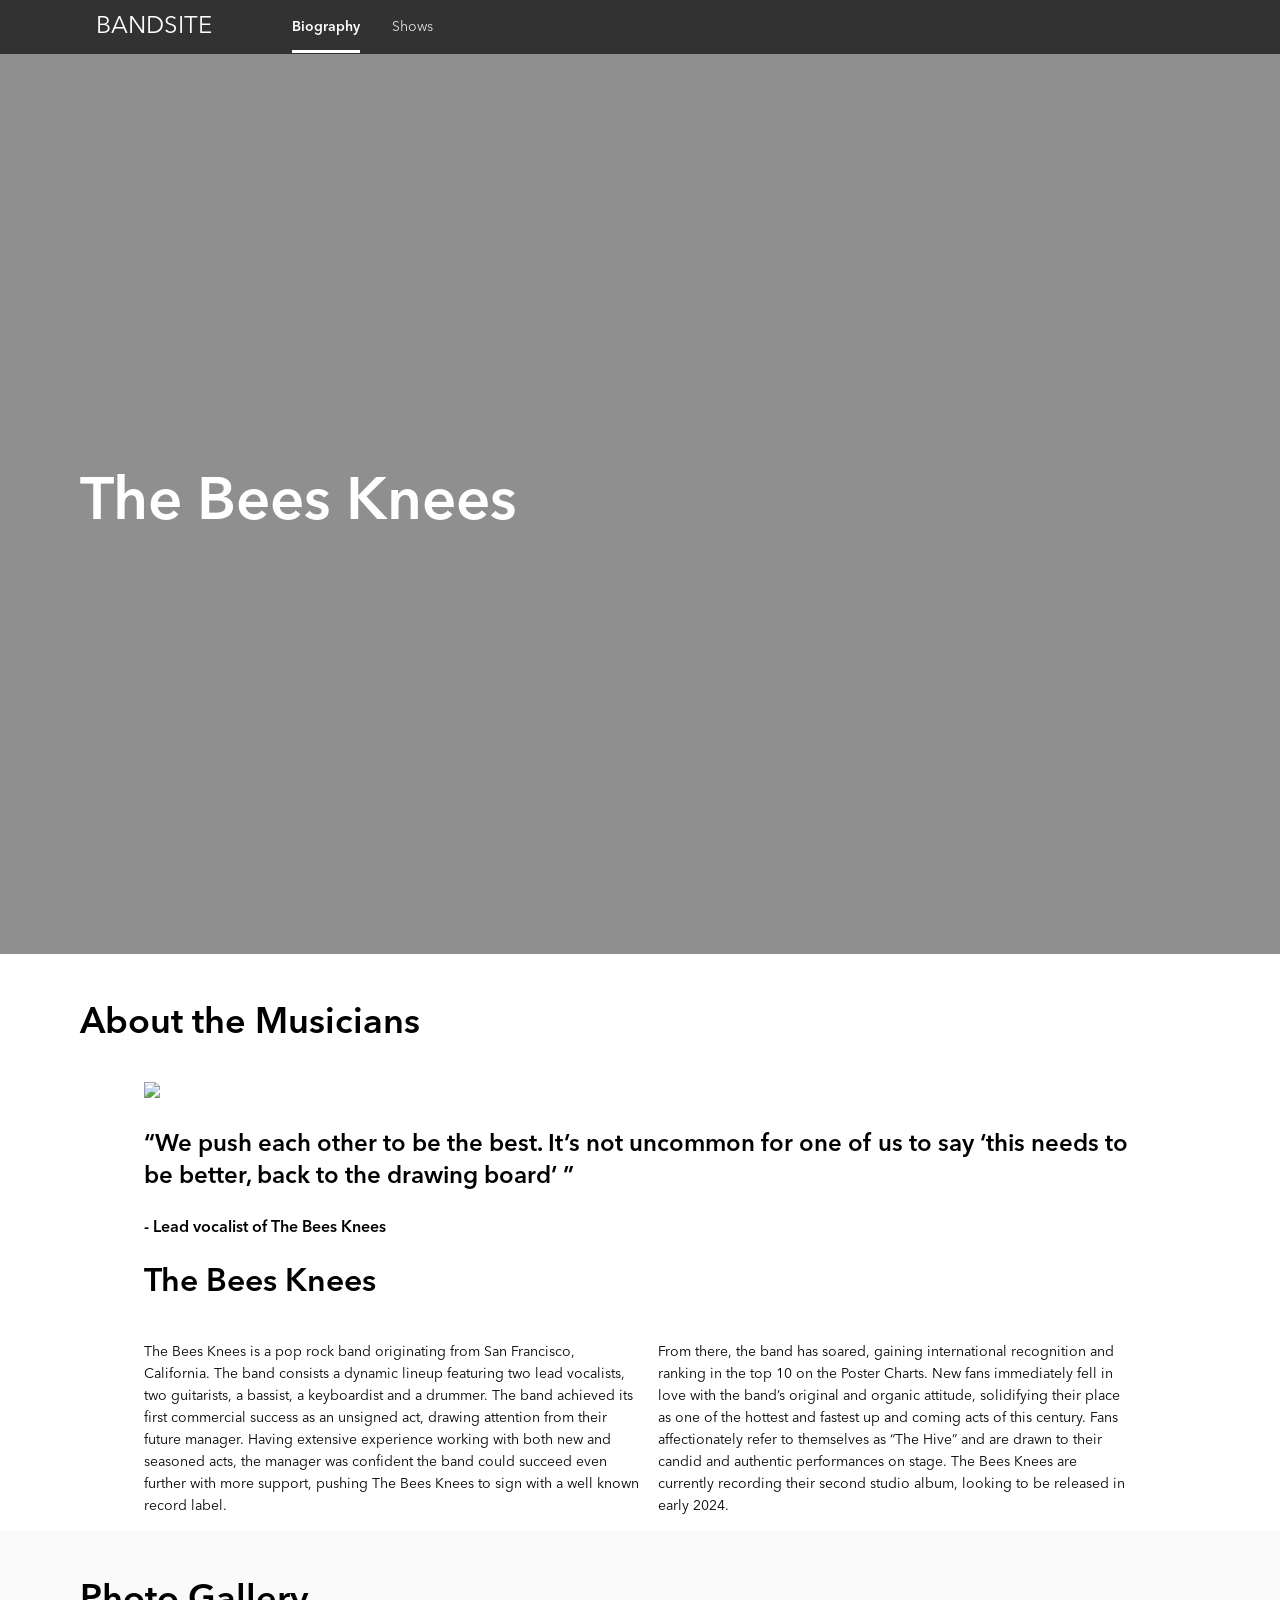
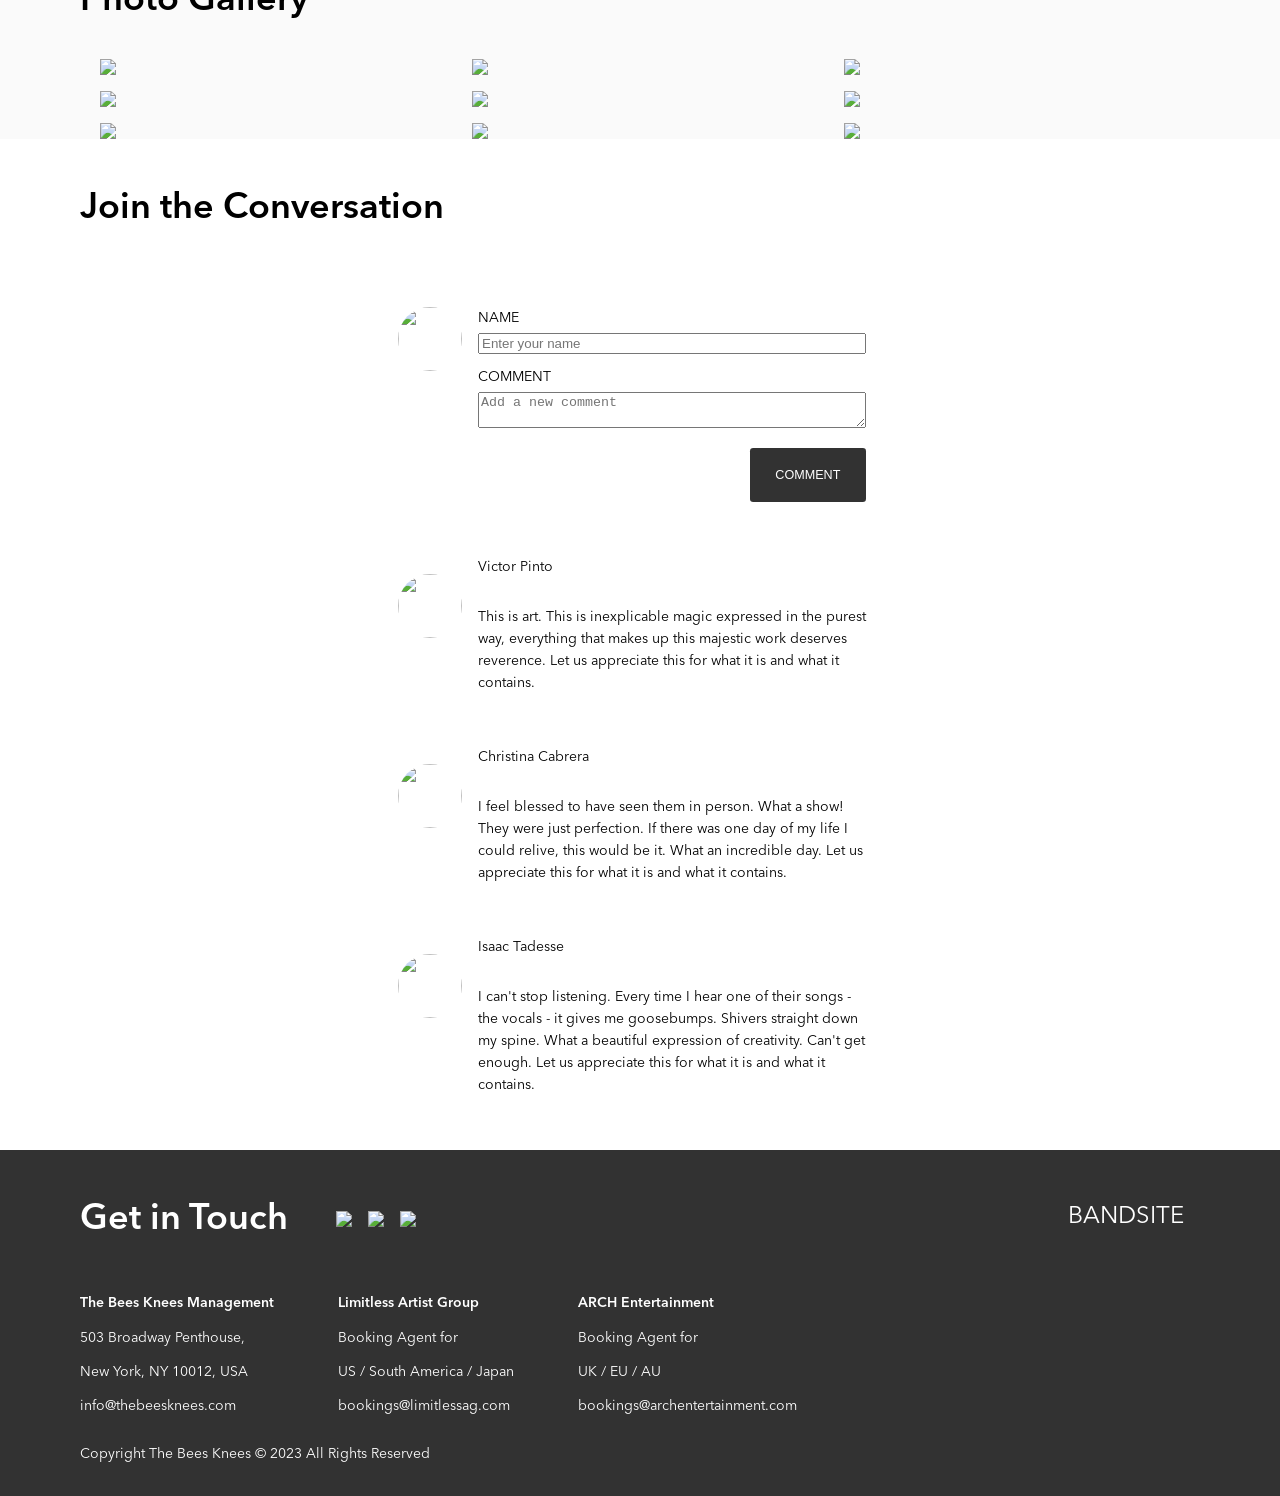
==== index.html @ acd8ae47 "add comment list and shows page" ====
<!DOCTYPE html>
<html lang="en">

<head>
    <meta charset="UTF-8">
    <meta name="viewport" content="width=device-width, initial-scale=1.0">
    <title>Document</title>
    <link rel="stylesheet" href="/styles/bio.css">
</head>

<body class="home">
    <nav class="navbar container">
        <a href="./index.html" class="navbar__title">BANDSITE</a>
        <ul class="navbar__panel">
            <li><a href="./index.html" class="navbar__link navbar__link--active">Biography</a></li>
            <li><a href="./pages/shows.html" class="navbar__link">Shows</a></li>
        </ul>
    </nav>

    <section class="hero container">
        <h1 class="hero__header"> The Bees Knees </h1>
        <!-- <img src="./assets/images/hero-bio.jpg" class="hero__image"> -->

    </section>

    <main class="about container">
        <h2>About the Musicians</h2>
        <div class="about__wrapper">
            <img src="./assets/images/band.jpg" class="about__image">
            <p class="about__quote">“We push each other to be the best. It’s not uncommon for one of us to say ‘this
                needs to be better, back
                to the drawing board’ ”</p>
            <p class="about__quoteRef">- Lead vocalist of The Bees Knees</p>
            <h3>The Bees Knees</h3>
            <div class="about__content">
                <p>The Bees Knees is a pop rock band originating from San Francisco, California. The band consists a
                    dynamic
                    lineup featuring two lead vocalists, two guitarists, a bassist, a keyboardist and a drummer. The
                    band
                    achieved its first commercial success as an unsigned act, drawing attention from their future
                    manager.
                    Having extensive experience working with both new and seasoned acts, the manager was confident the
                    band
                    could succeed even further with more support, pushing The Bees Knees to sign with a well known
                    record
                    label.</p>
                <p>
                    From there, the band has soared, gaining international recognition and ranking in the top 10 on the
                    Poster
                    Charts. New fans immediately fell in love with the band’s original and organic attitude, solidifying
                    their
                    place as one of the hottest and fastest up and coming acts of this century. Fans affectionately
                    refer to
                    themselves as “The Hive” and are drawn to their candid and authentic performances on stage. The Bees
                    Knees
                    are currently recording their second studio album, looking to be released in early 2024.</p>
            </div>
        </div>
    </main>

    <section class="photogallery container">
        <h2>Photo Gallery</h2>
        <div class="photogallery__panel">
            <img src="./assets/images/Photo-gallery-1.jpg" class="photogallery__image">
            <img src="./assets/images/Photo-gallery-2.jpg" class="photogallery__image">
            <img src="./assets/images/Photo-gallery-3.jpg" class="photogallery__image">
            <img src="./assets/images/Photo-gallery-4.jpg" class="photogallery__image">
            <img src="./assets/images/Photo-gallery-5.jpg" class="photogallery__image">
            <img src="./assets/images/Photo-gallery-6.jpg" class="photogallery__image">
            <img src="./assets/images/Photo-gallery-7.jpg" class="photogallery__image">
            <img src="./assets/images/Photo-gallery-8.jpg" class="photogallery__image">
            <img src="./assets/images/Photo-gallery-9.jpg" class="photogallery__image">
        </div>
    </section>

    <section class="commentFlow container">
        <h2>Join the Conversation</h2>

        <div class="commentFlow__addCommentWrapper">
            <img src="./assets/images/Mohan-muruge.jpg" class="commentFlow__Img">
            <form class="commentFlow__addComment">
                <label for="commentName" class="commentFlow__label">NAME</label>
                <input type="text" name="commentName" id="commentName" placeholder="Enter your name" />

                <label for="commentContent" class="commentFlow__label">COMMENT</label>
                <textarea type="text" name="commentContent" id="commentContent"
                    placeholder="Add a new comment"></textarea>

                <button class="commentFlow__commentSubmitButton">COMMENT</button>

            </form>
        </div>

        <ul class="commentFlow__commentList">

            <div class="commentFlow__commentCardWrapper">
                <img src="./assets/images/Mohan-muruge.jpg" class="commentFlow__Img commentFlow__Img--anonym">
                <li class="commentFlow__commentCard">
                    <p>Victor Pinto</p>
                    <p>This is art. This is inexplicable magic expressed in the purest way, everything that makes up
                        this
                        majestic work deserves reverence. Let us appreciate this for what it is and what it contains.
                    </p>
                
                </li>
            </div>
    
            <div class="commentFlow__commentCardWrapper">
                <img src="./assets/images/Mohan-muruge.jpg" class="commentFlow__Img commentFlow__Img--anonym">
                <li class="commentFlow__commentCard">
                    <p>Christina Cabrera</p>
                    <p>I feel blessed to have seen them in person. What a show! They were just perfection. 
                     If there was one day of my life I could relive, this would be it. What an incredible day.
                     Let us appreciate this for what it is and what it contains.
                    </p>
                </li>

            </div>

            <div class="commentFlow__commentCardWrapper">
                <img src="./assets/images/Mohan-muruge.jpg" class="commentFlow__Img commentFlow__Img--anonym">
                <li class="commentFlow__commentCard">
                    <p>Isaac Tadesse</p>
                    <p>
                        I can't stop listening. Every time I hear one of their songs - the vocals - it gives me goosebumps. Shivers straight down my spine. 
                        What a beautiful expression of creativity. 
                        Can't get enough. Let us appreciate this for what it is and what it contains.

                    </p>

                </li>
            </div>

        </ul>

    </section>

    <footer class="footer container">
        <div class="footer__wrapper">
            <h2>Get in Touch</h2>
            <div class="footer__socialMediaIcons">
                <a><img src="./assets/icons/SVG/Icon-instagram.svg"></a>
                <a><img src="./assets/icons/SVG/Icon-facebook.svg"></a>
                <a><img src="./assets/icons/SVG/Icon-twitter.svg"></a>
            </div>
        </div>
        <div class="footer__contact">
            <div>
                <h3 class="footer__subtitle">The Bees Knees Management</h3>
                <p class="footer__parag">503 Broadway Penthouse,</p>
                <p class="footer__parag">New York, NY 10012, USA</p>
                <p class="footer__parag">info@thebeesknees.com</p>
            </div>
            <div>
                <h3 class="footer__subtitle">Limitless Artist Group</h3>
                <p class="footer__parag">Booking Agent for</p>
                <p class="footer__parag">US / South America / Japan</p>
                <p class="footer__parag">bookings@limitlessag.com</p>
            </div>
            <div>
                <h3 class="footer__subtitle">ARCH Entertainment</h3>
                <p class="footer__parag">Booking Agent for</p>
                <p class="footer__parag">UK / EU / AU</p>
                <p class="footer__parag">bookings@archentertainment.com</p>
            </div>
        </div>

        <p class="footer__brandname"> BANDSITE </p>
        <p class="footer__copyright">Copyright The Bees Knees © 2023 All Rights Reserved</p>

    </footer>

</body>

</html>
---- styles/bio.css ----
@font-face {
  font-family: "AvenirRegular";
  font-weight: 400;
  src: url(../assets/fonts/AvenirNextLTPro-Regular.otf);
}
@font-face {
  font-family: "AvenirBold";
  font-weight: 700;
  src: url(../assets/fonts/AvenirNextLTPro-Bold.otf);
}
@font-face {
  font-family: "AvenirDemi";
  font-weight: 600;
  src: url(../assets/fonts/AvenirNextLTPro-Demi.otf);
}
html {
  box-sizing: border-box;
  margin: 0;
  font-family: "AvenirRegular";
}

*,
*:before,
*:after {
  box-sizing: inherit;
}

body {
  margin: 0;
  padding: 0;
  font-size: 0.8125rem;
  line-height: 1.125rem;
}
@media screen and (min-width: 767px) {
  body {
    font-size: 0.875rem;
    line-height: 1.375rem;
  }
}

a {
  text-decoration: none;
}

@media screen and (min-width: 767px) {
  footer {
    line-height: 1.25rem;
  }
}

h1 {
  font-family: "AvenirDemi";
  font-size: 1.5rem;
  line-height: 2rem;
}
@media screen and (min-width: 767px) {
  h1 {
    font-size: 3.75rem;
    line-height: 4.25rem;
  }
}

h2 {
  font-family: "AvenirDemi";
  font-size: 1.5rem;
  line-height: 2rem;
  margin: 0;
  padding: 1.5rem 0 1rem 0;
}
@media screen and (min-width: 767px) {
  h2 {
    font-size: 2.25rem;
    line-height: 2.75rem;
    padding: 3rem 0 2.25rem 0;
  }
}

h3 {
  font-family: "AvenirDemi";
  font-size: 0.875rem;
  line-height: 1.375rem;
}
@media screen and (min-width: 767px) {
  h3 {
    font-size: 2rem;
    line-height: 1.5rem;
  }
}

ul {
  list-style-type: none;
}

label,
input,
button {
  display: flex;
}

.container {
  padding: 0 1rem;
}
@media screen and (min-width: 767px) {
  .container {
    padding: 0 2.25rem;
  }
}
@media screen and (min-width: 1279px) {
  .container {
    padding: 0 5rem;
  }
}

.navbar {
  display: flex;
  flex-direction: column;
  align-items: center;
  background-color: #323232;
  width: 100%;
}
@media screen and (min-width: 767px) {
  .navbar {
    flex-direction: row;
  }
}
.navbar__title {
  color: #FFFFFF;
  font-size: 1.5rem;
  padding: 1rem;
}
@media screen and (min-width: 767px) {
  .navbar__title {
    padding: 1rem;
  }
}
.navbar__panel {
  display: flex;
  list-style: none;
  width: 100%;
  justify-content: space-evenly;
  padding: 0;
}
@media screen and (min-width: 767px) {
  .navbar__panel {
    display: flex;
    justify-content: flex-start;
    gap: 2rem;
    margin-left: 4rem;
  }
}
.navbar__link {
  color: #E1E1E1;
  text-decoration: none;
  padding: 1rem 0 1rem 0;
}
.navbar__link:hover {
  color: #FFFFFF;
  border-bottom: 3px solid #FFFFFF;
}
.navbar__link--active {
  color: #FFFFFF;
  font-family: "AvenirDemi";
  border-bottom: 3px solid #FFFFFF;
}

.footer {
  margin-top: 1rem;
  background-color: #323232;
  color: #FFFFFF;
  position: relative;
  width: 100%;
}
@media screen and (min-width: 767px) {
  .footer {
    margin-top: 2rem;
  }
}
.footer__subtitle {
  font-family: "AvenirDemi";
  font-size: 0.8125rem;
  line-height: 1.125rem;
}
@media screen and (min-width: 767px) {
  .footer__subtitle {
    font-size: 0.875rem;
    line-height: 1.375rem;
  }
}
@media screen and (min-width: 767px) {
  .footer__wrapper {
    display: flex;
    flex-direction: row;
    gap: 3rem;
    align-items: center;
    justify-content: flex-start;
  }
}
.footer__brandname {
  font-size: 1.5rem;
  line-height: 1.375rem;
}
@media screen and (min-width: 767px) {
  .footer__brandname {
    position: absolute;
    top: 2rem;
    right: 4rem;
  }
}
@media screen and (min-width: 1279px) {
  .footer__brandname {
    right: 6rem;
  }
}
.footer__copyright {
  margin-bottom: 0;
  padding-bottom: 2rem;
}
.footer__contact {
  display: flex;
  flex-direction: column;
}
@media screen and (min-width: 767px) {
  .footer__contact {
    flex-direction: row;
    gap: 4rem;
  }
}
.footer__socialMediaIcons {
  display: flex;
  gap: 1rem;
  padding-top: 1rem;
}

.hero {
  height: 100vh;
  display: flex;
  align-items: center;
  background-image: linear-gradient(rgba(32, 32, 32, 0.5), rgba(32, 32, 32, 0.5)), url(../assets/images/hero-bio.jpg);
  background-size: cover;
  background-position: center;
  background-repeat: no-repeat;
}
.hero__header {
  color: #FFFFFF;
  max-height: 60%;
}
.hero__image {
  display: flex;
  max-width: 100%;
}

@media screen and (min-width: 767px) {
  .about__wrapper {
    padding: 0 4rem;
  }
}
.about__quote {
  font-family: "AvenirDemi";
  font-size: 1.5rem;
  line-height: 2rem;
}
.about__quoteRef {
  font-family: "AvenirDemi";
  font-size: 1rem;
}
@media screen and (min-width: 767px) {
  .about__content {
    display: flex;
    gap: 1rem;
  }
}
.about__image {
  max-width: 100%;
}

.photogallery {
  background-color: #FAFAFA;
}
.photogallery__panel {
  display: flex;
  flex-wrap: wrap;
  justify-content: space-evenly;
  gap: 1rem;
}
.photogallery__image {
  width: 100%;
}
@media screen and (min-width: 767px) {
  .photogallery__image {
    width: 30%;
  }
}

.commentFlow__addCommentWrapper {
  display: flex;
  margin: 0 auto;
  justify-content: center;
}
@media screen and (min-width: 767px) {
  .commentFlow__addCommentWrapper {
    width: 75%;
  }
}
@media screen and (min-width: 1279px) {
  .commentFlow__addCommentWrapper {
    width: 75%;
  }
}
.commentFlow__Img {
  margin-top: 2.5rem;
  width: 4rem;
  height: 4rem;
  border-radius: 50%;
}
.commentFlow__addComment {
  display: flex;
  flex-direction: column;
  gap: 0.25rem;
  padding: 2rem 1rem;
}
@media screen and (min-width: 767px) {
  .commentFlow__addComment {
    width: 75%;
  }
}
@media screen and (min-width: 1279px) {
  .commentFlow__addComment {
    width: 50%;
  }
}
.commentFlow__commentSubmitButton {
  width: 30%;
  margin-top: 1rem;
  padding: 1rem 2rem;
  align-self: flex-end;
  justify-content: center;
  background-color: #323232;
  color: #FFFFFF;
  border-radius: 0.2rem;
  border: 0px;
  font-size: 90%;
  line-height: 1.375rem;
}
.commentFlow__commentSubmitButton :hover {
  background-color: #000000;
}
.commentFlow__label {
  padding-top: 0.5rem;
}
.commentFlow__commentList {
  margin: 0 auto;
  display: flex;
  flex-direction: column;
  gap: 0.5rem;
  padding-left: 0;
}
@media screen and (min-width: 767px) {
  .commentFlow__commentList {
    width: 75%;
  }
}
@media screen and (min-width: 1279px) {
  .commentFlow__commentList {
    width: 75%;
  }
}
.commentFlow__commentCard {
  display: flex;
  flex-direction: column;
  padding: 0.5rem 1rem;
}
@media screen and (min-width: 767px) {
  .commentFlow__commentCard {
    width: 75%;
  }
}
@media screen and (min-width: 1279px) {
  .commentFlow__commentCard {
    width: 50%;
  }
}
.commentFlow__commentCardWrapper {
  display: flex;
  justify-content: center;
}/*# sourceMappingURL=bio.css.map */
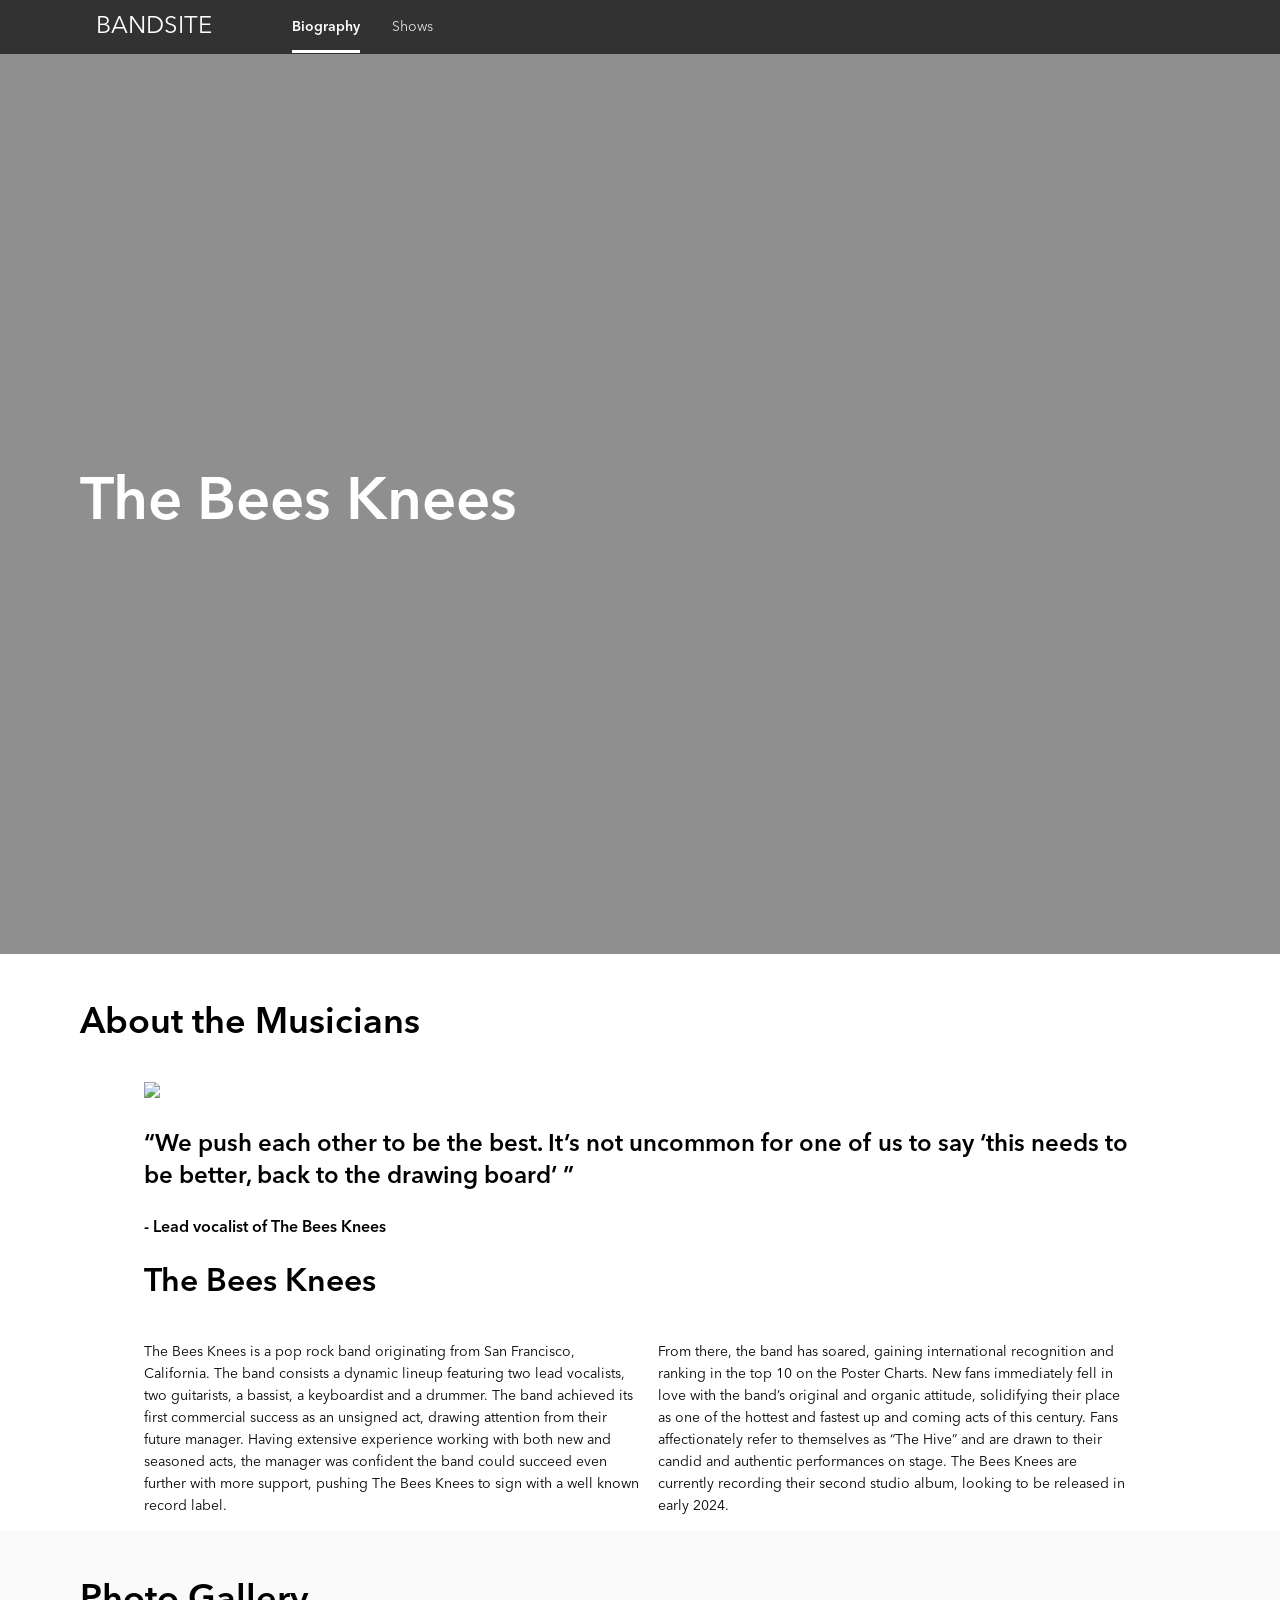
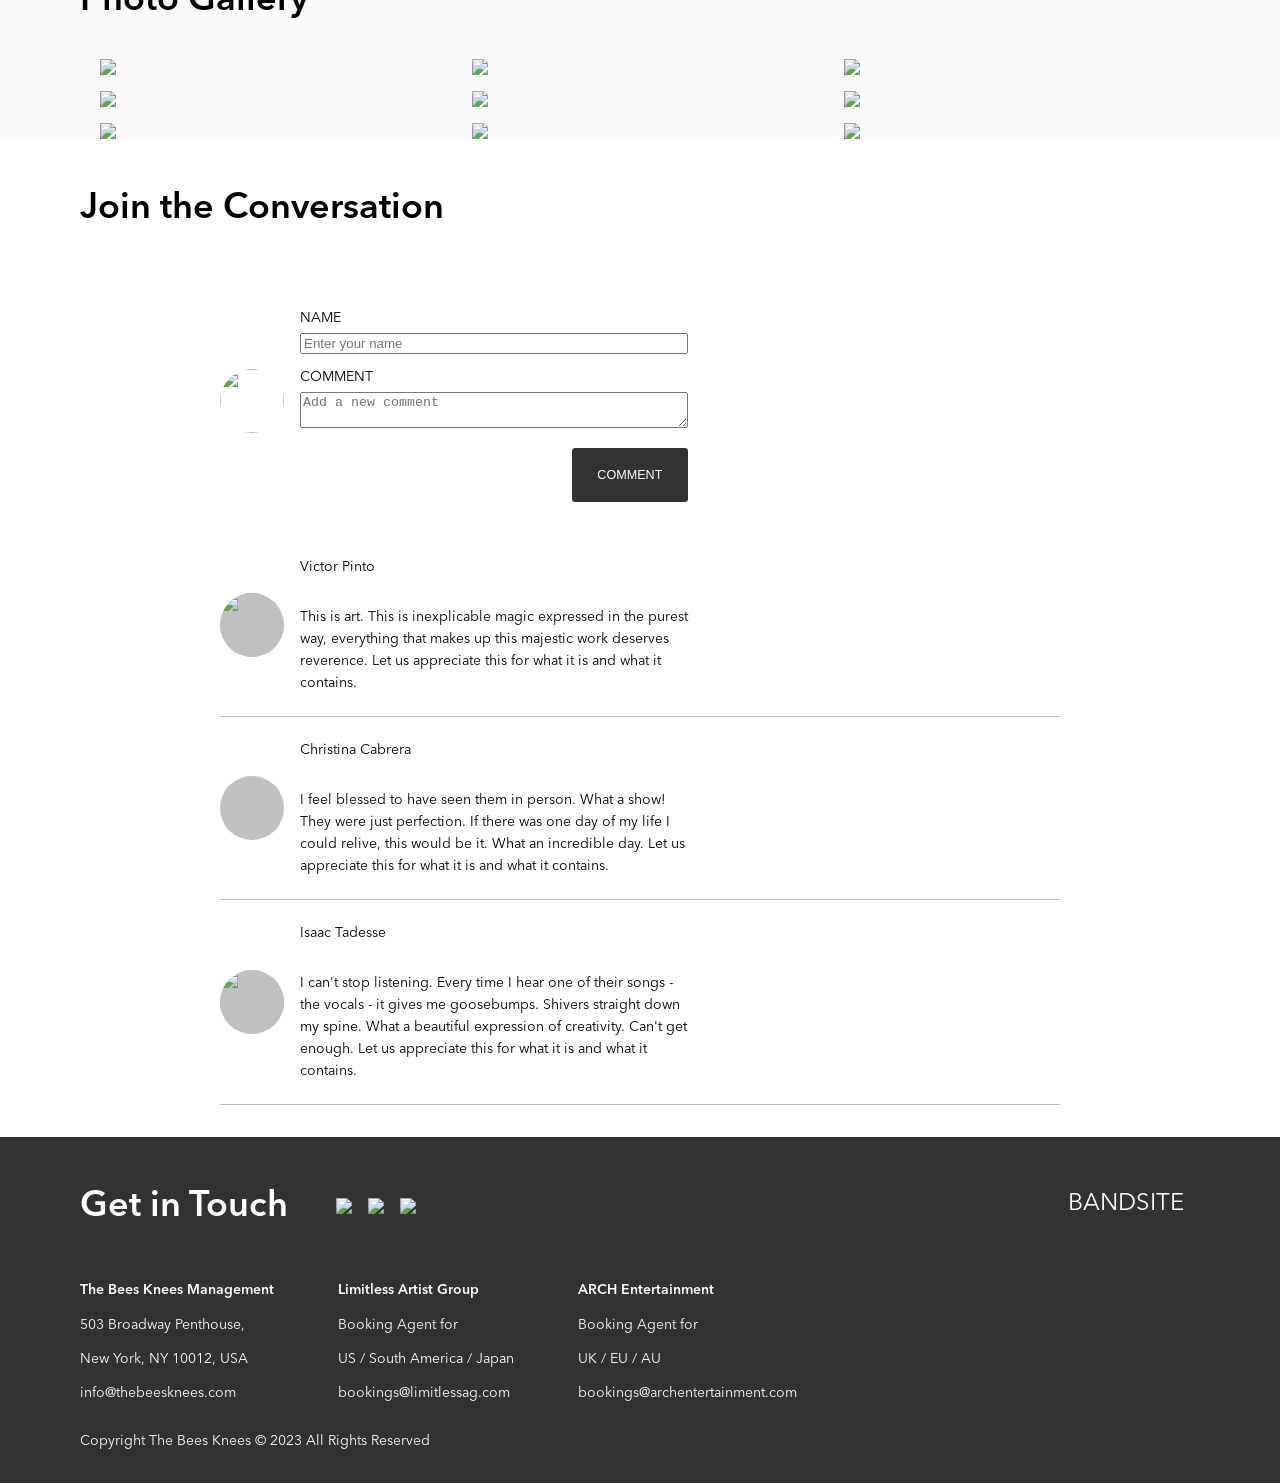
==== commit 923063f5: "update bio page adding comments" ====
--- a/index.html
+++ b/index.html
@@ -6,6 +6,8 @@
     <meta name="viewport" content="width=device-width, initial-scale=1.0">
     <title>Document</title>
     <link rel="stylesheet" href="/styles/bio.css">
+    <script src="./scripts/index-page.js" defer></script>
+
 </head>
 
 <body class="home">
@@ -91,25 +93,24 @@
             </form>
         </div>
 
-        <ul class="commentFlow__commentList">
+        <ul class="commentFlow__commentList" id="comments">
 
             <div class="commentFlow__commentCardWrapper">
                 <img src="./assets/images/Mohan-muruge.jpg" class="commentFlow__Img commentFlow__Img--anonym">
                 <li class="commentFlow__commentCard">
-                    <p>Victor Pinto</p>
-                    <p>This is art. This is inexplicable magic expressed in the purest way, everything that makes up
+                    <p class="commentFlow__commentedName">Victor Pinto</p>
+                    <p class="commentFlow__commentedContent">This is art. This is inexplicable magic expressed in the purest way, everything that makes up
                         this
                         majestic work deserves reverence. Let us appreciate this for what it is and what it contains.
                     </p>
-                
                 </li>
             </div>
     
             <div class="commentFlow__commentCardWrapper">
-                <img src="./assets/images/Mohan-muruge.jpg" class="commentFlow__Img commentFlow__Img--anonym">
+                <div class="commentFlow__Img commentFlow__Img--anonym"></div>
                 <li class="commentFlow__commentCard">
-                    <p>Christina Cabrera</p>
-                    <p>I feel blessed to have seen them in person. What a show! They were just perfection. 
+                    <p class="commentFlow__commentedName">Christina Cabrera</p>
+                    <p class="commentFlow__commentedContent">I feel blessed to have seen them in person. What a show! They were just perfection. 
                      If there was one day of my life I could relive, this would be it. What an incredible day.
                      Let us appreciate this for what it is and what it contains.
                     </p>
@@ -130,6 +131,8 @@
 
                 </li>
             </div>
+
+
 
         </ul>
 
--- a/styles/bio.css
+++ b/styles/bio.css
@@ -294,7 +294,6 @@
 .commentFlow__addCommentWrapper {
   display: flex;
   margin: 0 auto;
-  justify-content: center;
 }
 @media screen and (min-width: 767px) {
   .commentFlow__addCommentWrapper {
@@ -307,10 +306,13 @@
   }
 }
 .commentFlow__Img {
-  margin-top: 2.5rem;
+  align-self: center;
   width: 4rem;
   height: 4rem;
   border-radius: 50%;
+}
+.commentFlow__Img--anonym {
+  background-color: silver;
 }
 .commentFlow__addComment {
   display: flex;
@@ -341,7 +343,8 @@
   font-size: 90%;
   line-height: 1.375rem;
 }
-.commentFlow__commentSubmitButton :hover {
+.commentFlow__commentSubmitButton:hover {
+  cursor: pointer;
   background-color: #000000;
 }
 .commentFlow__label {
@@ -351,7 +354,6 @@
   margin: 0 auto;
   display: flex;
   flex-direction: column;
-  gap: 0.5rem;
   padding-left: 0;
 }
 @media screen and (min-width: 767px) {
@@ -381,5 +383,5 @@
 }
 .commentFlow__commentCardWrapper {
   display: flex;
-  justify-content: center;
+  border-bottom: 1px solid silver;
 }/*# sourceMappingURL=bio.css.map */
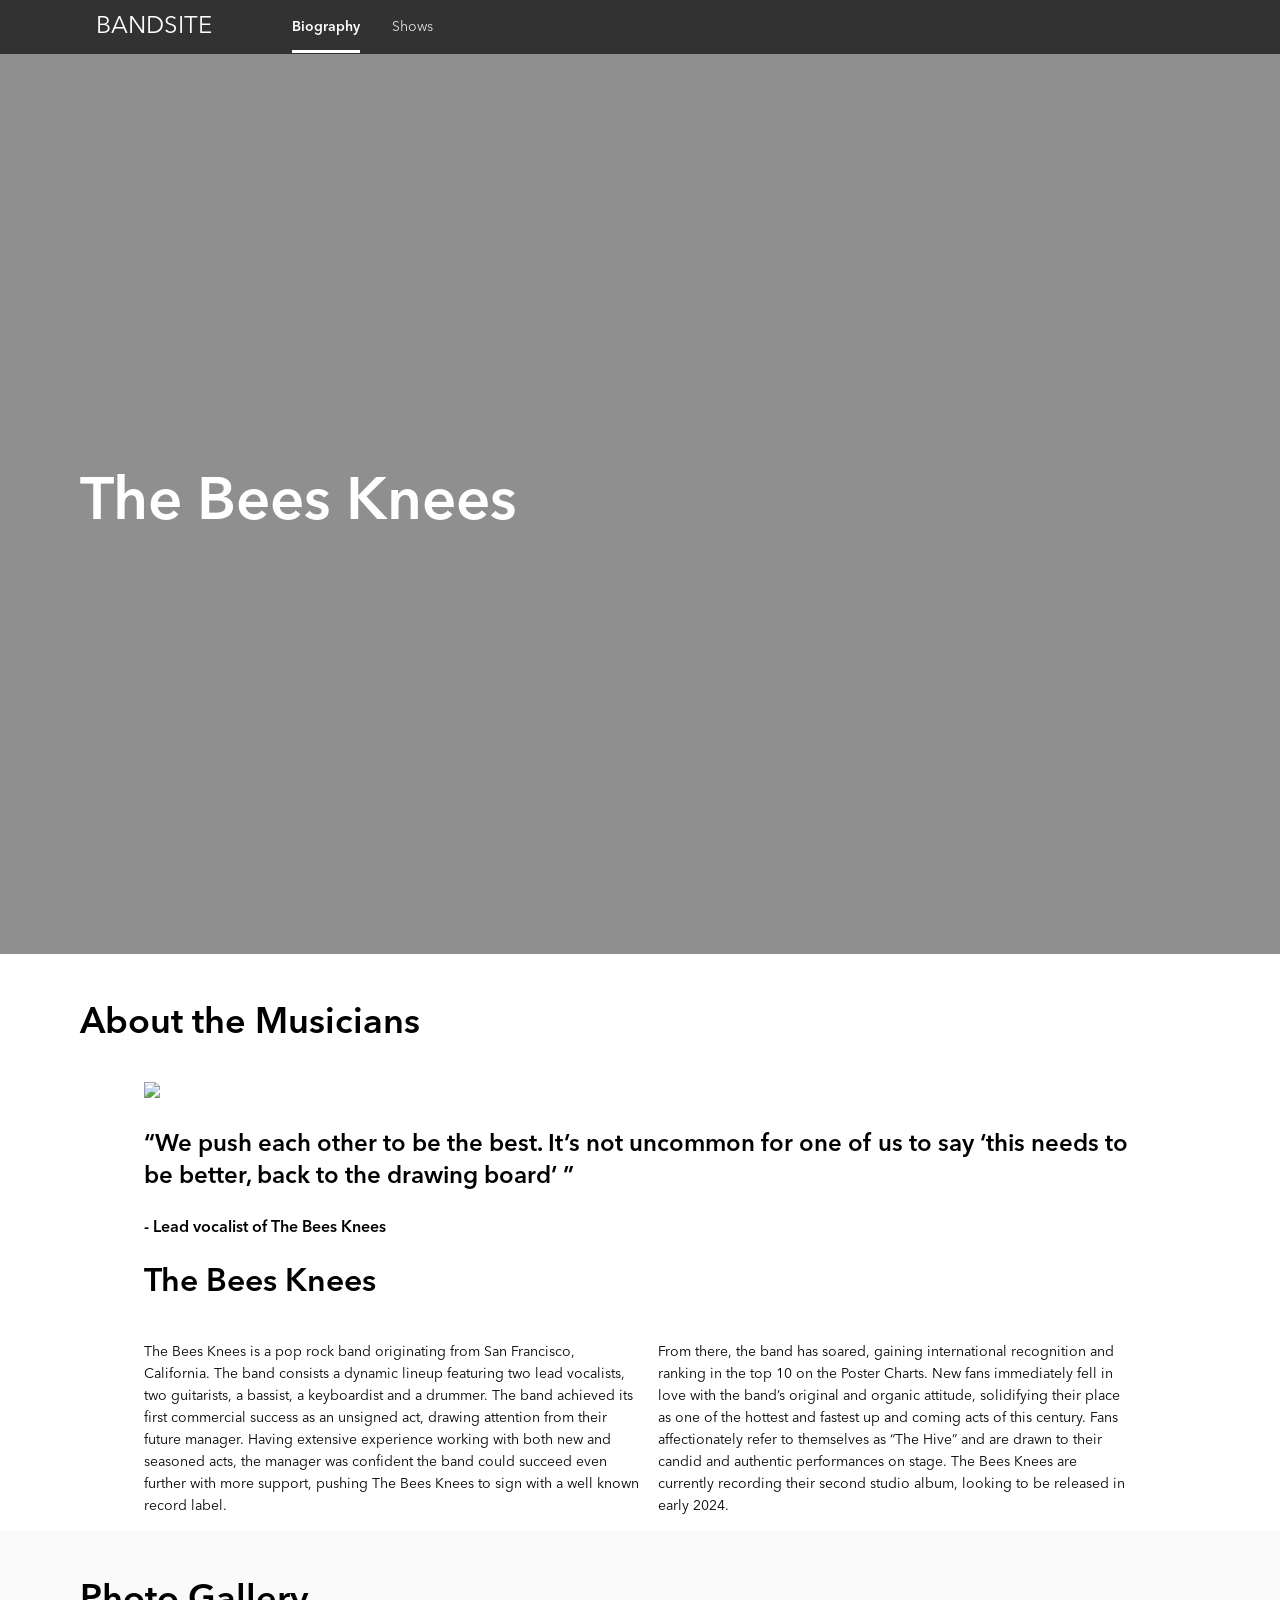
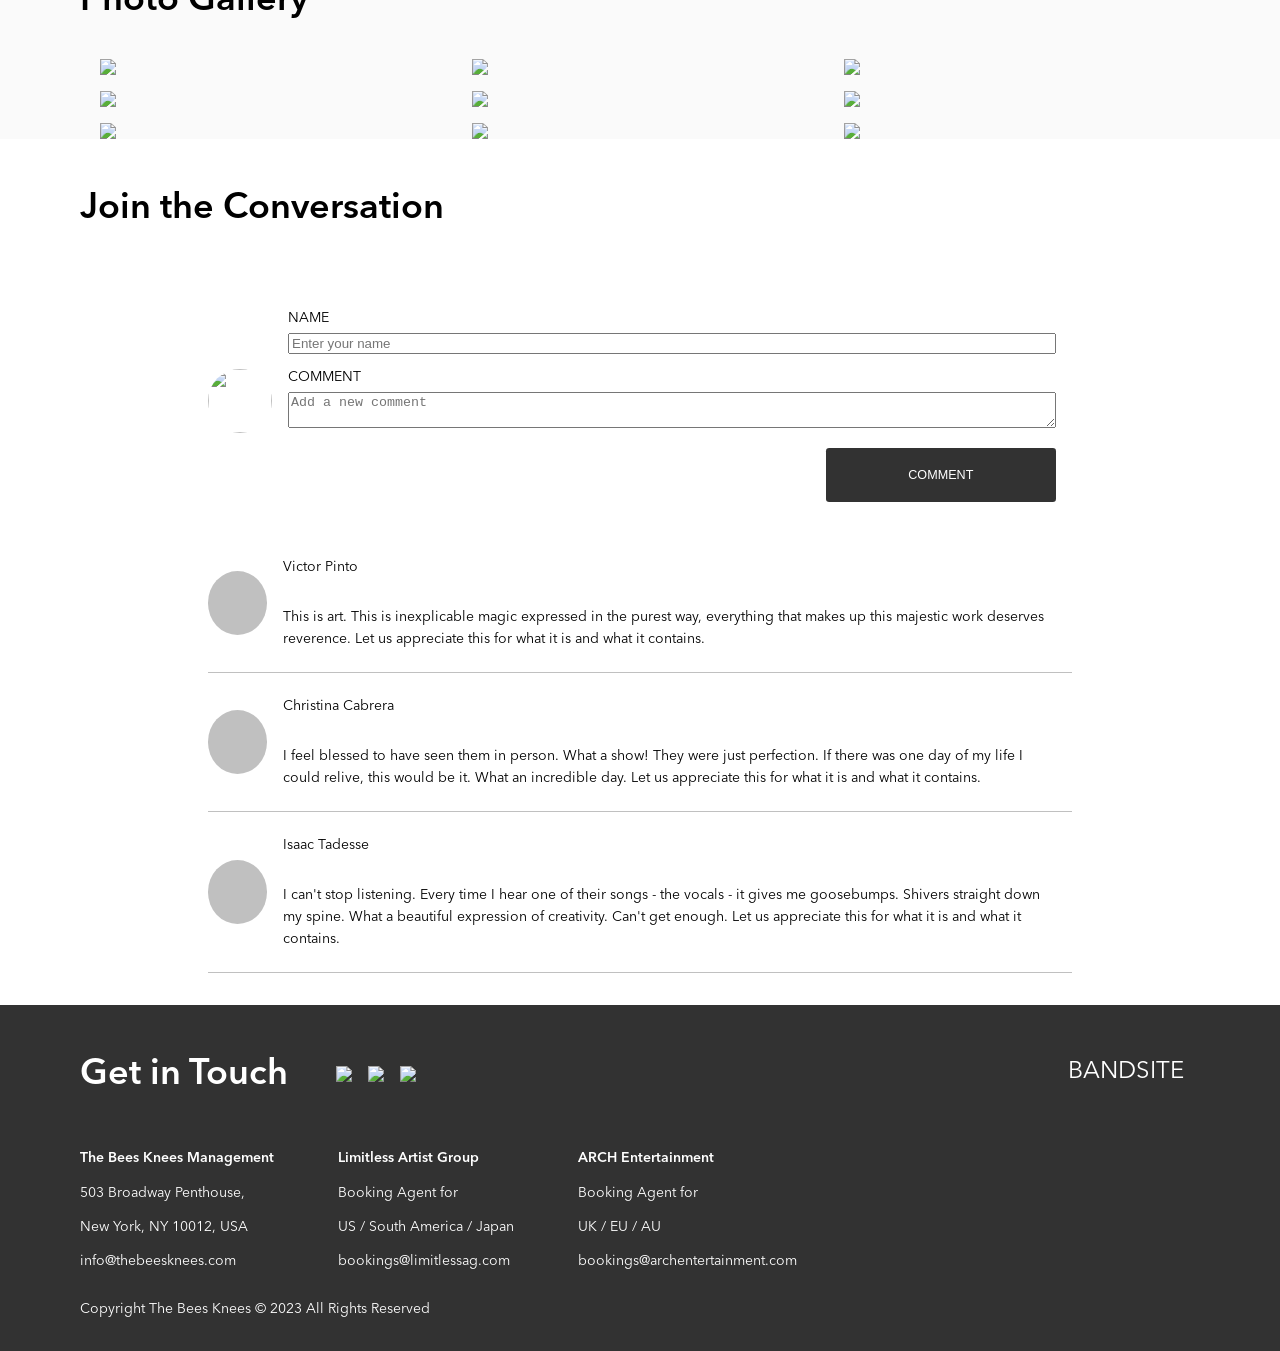
==== commit f7c166db: "add shows page styling and js" ====
--- a/index.html
+++ b/index.html
@@ -96,7 +96,7 @@
         <ul class="commentFlow__commentList" id="comments">
 
             <div class="commentFlow__commentCardWrapper">
-                <img src="./assets/images/Mohan-muruge.jpg" class="commentFlow__Img commentFlow__Img--anonym">
+                <div class="commentFlow__Img commentFlow__Img--anonym"></div>
                 <li class="commentFlow__commentCard">
                     <p class="commentFlow__commentedName">Victor Pinto</p>
                     <p class="commentFlow__commentedContent">This is art. This is inexplicable magic expressed in the purest way, everything that makes up
@@ -119,7 +119,7 @@
             </div>
 
             <div class="commentFlow__commentCardWrapper">
-                <img src="./assets/images/Mohan-muruge.jpg" class="commentFlow__Img commentFlow__Img--anonym">
+                <div class="commentFlow__Img commentFlow__Img--anonym"></div>
                 <li class="commentFlow__commentCard">
                     <p>Isaac Tadesse</p>
                     <p>
@@ -131,8 +131,6 @@
 
                 </li>
             </div>
-
-
 
         </ul>
 
--- a/styles/bio.css
+++ b/styles/bio.css
@@ -293,16 +293,16 @@
 
 .commentFlow__addCommentWrapper {
   display: flex;
-  margin: 0 auto;
+  padding: 0 0;
 }
 @media screen and (min-width: 767px) {
   .commentFlow__addCommentWrapper {
-    width: 75%;
+    padding: 0 4rem;
   }
 }
 @media screen and (min-width: 1279px) {
   .commentFlow__addCommentWrapper {
-    width: 75%;
+    padding: 0 8rem;
   }
 }
 .commentFlow__Img {
@@ -319,16 +319,7 @@
   flex-direction: column;
   gap: 0.25rem;
   padding: 2rem 1rem;
-}
-@media screen and (min-width: 767px) {
-  .commentFlow__addComment {
-    width: 75%;
-  }
-}
-@media screen and (min-width: 1279px) {
-  .commentFlow__addComment {
-    width: 50%;
-  }
+  width: 100%;
 }
 .commentFlow__commentSubmitButton {
   width: 30%;
@@ -354,32 +345,27 @@
   margin: 0 auto;
   display: flex;
   flex-direction: column;
-  padding-left: 0;
+  padding: 0 0;
 }
 @media screen and (min-width: 767px) {
   .commentFlow__commentList {
-    width: 75%;
+    padding: 0 4rem;
   }
 }
 @media screen and (min-width: 1279px) {
   .commentFlow__commentList {
-    width: 75%;
-  }
+    padding: 0 8rem;
+  }
+}
+.commentFlow__commentList--formSubmit {
+  display: none;
+  transition: 0.2s;
 }
 .commentFlow__commentCard {
   display: flex;
   flex-direction: column;
   padding: 0.5rem 1rem;
-}
-@media screen and (min-width: 767px) {
-  .commentFlow__commentCard {
-    width: 75%;
-  }
-}
-@media screen and (min-width: 1279px) {
-  .commentFlow__commentCard {
-    width: 50%;
-  }
+  width: 100%;
 }
 .commentFlow__commentCardWrapper {
   display: flex;
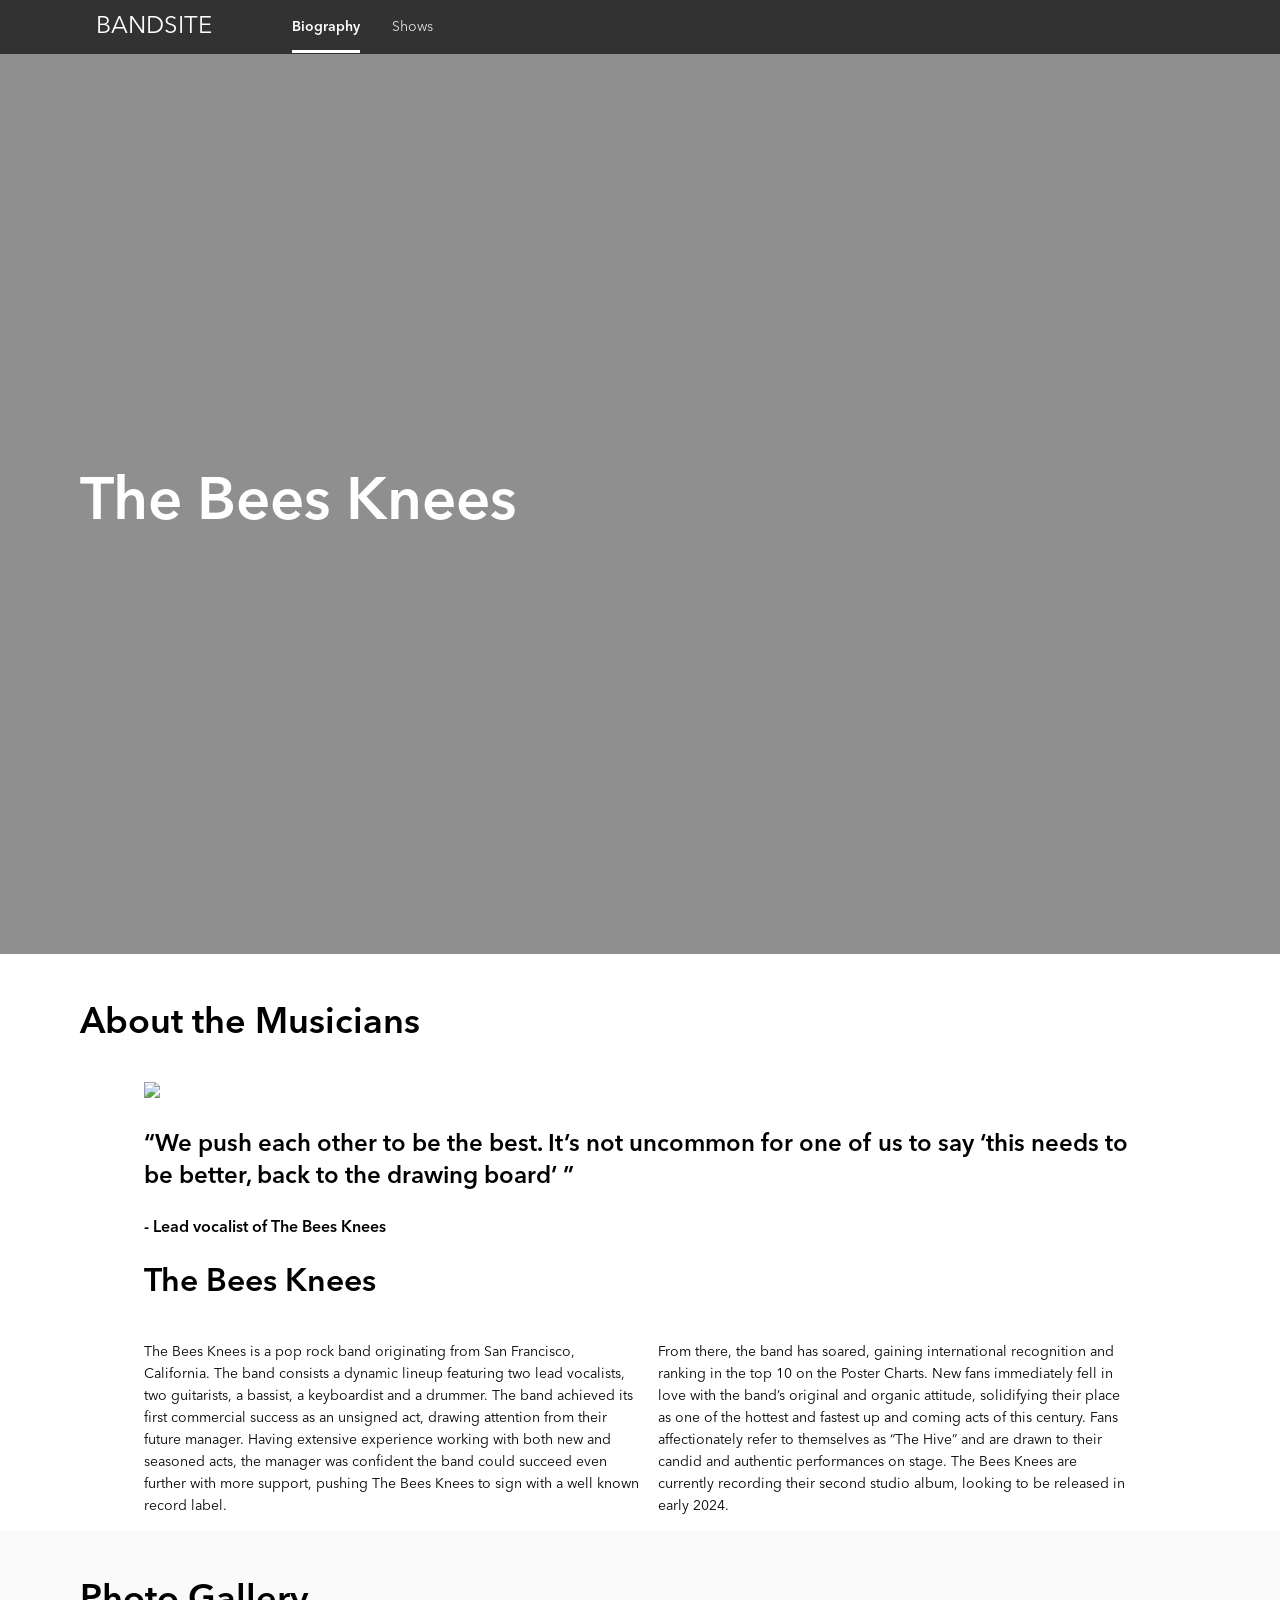
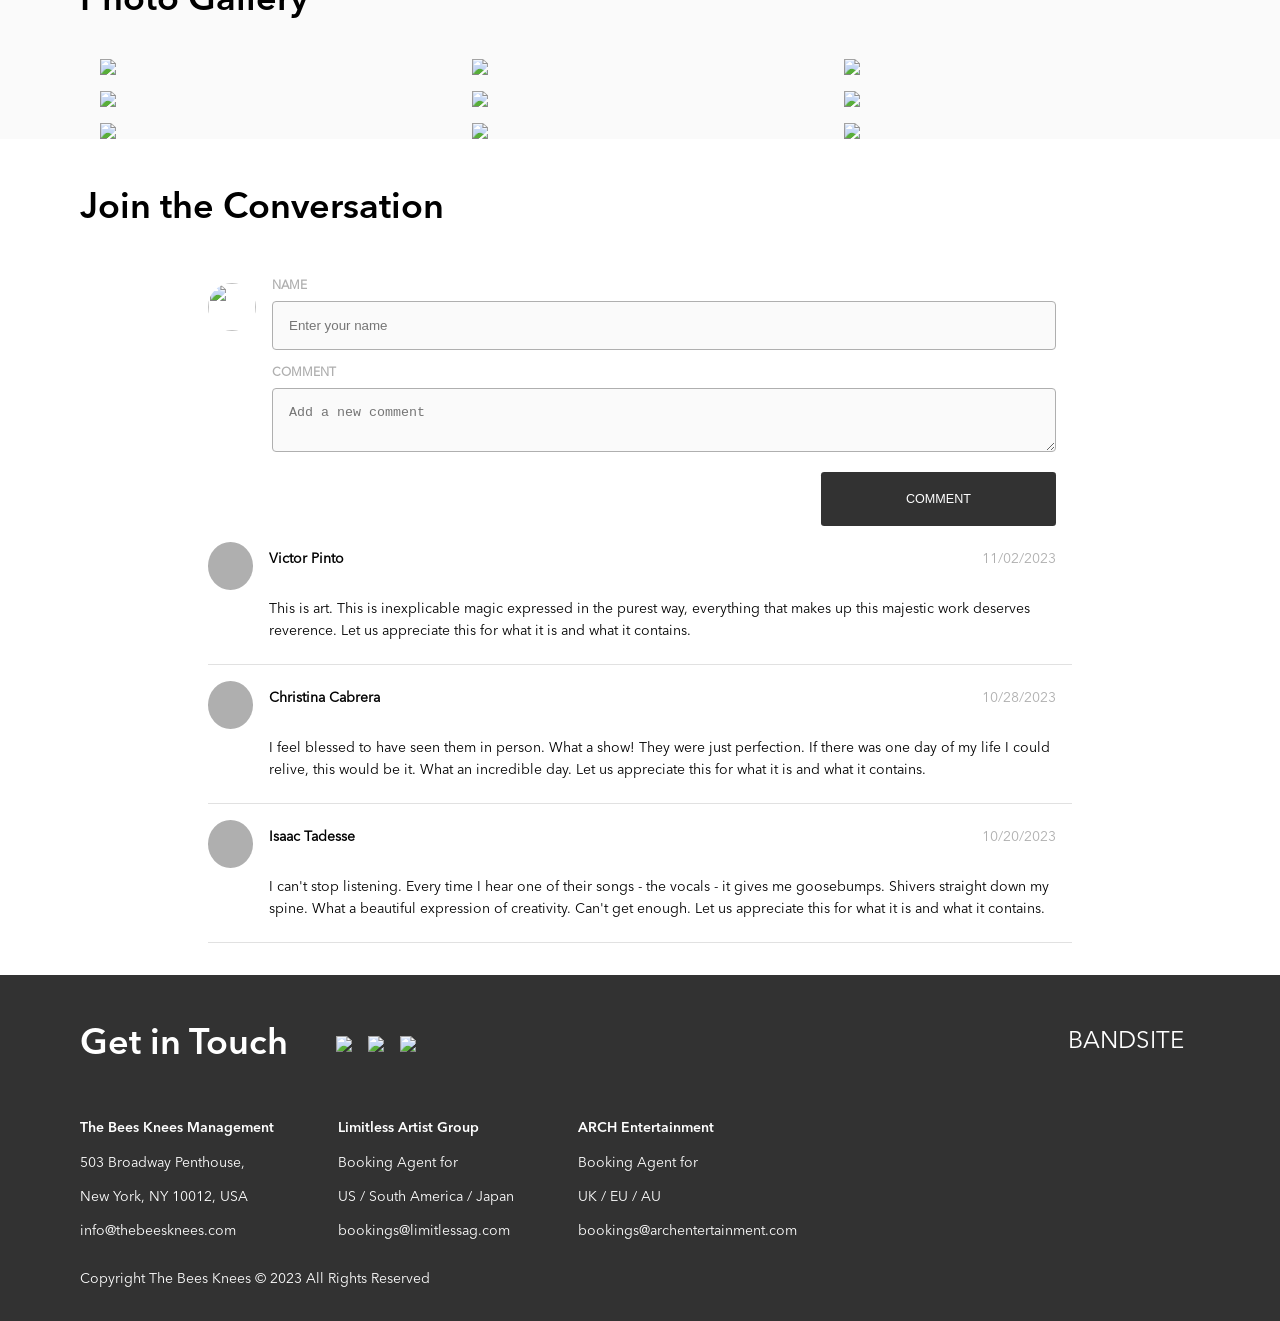
==== commit e689a2e7: "add timestamps and design to comment section" ====
--- a/index.html
+++ b/index.html
@@ -82,12 +82,11 @@
             <img src="./assets/images/Mohan-muruge.jpg" class="commentFlow__Img">
             <form class="commentFlow__addComment">
                 <label for="commentName" class="commentFlow__label">NAME</label>
-                <input type="text" name="commentName" id="commentName" placeholder="Enter your name" />
+                <input type="text" name="commentName" id="commentName" class="commentFlow__textFields" placeholder="Enter your name" />
 
                 <label for="commentContent" class="commentFlow__label">COMMENT</label>
                 <textarea type="text" name="commentContent" id="commentContent"
-                    placeholder="Add a new comment"></textarea>
-
+                    placeholder="Add a new comment" class="commentFlow__textFields"></textarea>
                 <button class="commentFlow__commentSubmitButton">COMMENT</button>
 
             </form>
@@ -98,7 +97,10 @@
             <div class="commentFlow__commentCardWrapper">
                 <div class="commentFlow__Img commentFlow__Img--anonym"></div>
                 <li class="commentFlow__commentCard">
-                    <p class="commentFlow__commentedName">Victor Pinto</p>
+                    <div class="commentFlow__commentedNameTimeWrapper">
+                        <p class="commentFlow__commentedName">Victor Pinto</p>
+                        <p class="commentFlow__commentedTime">11/02/2023</p>
+                    </div>
                     <p class="commentFlow__commentedContent">This is art. This is inexplicable magic expressed in the purest way, everything that makes up
                         this
                         majestic work deserves reverence. Let us appreciate this for what it is and what it contains.
@@ -109,7 +111,10 @@
             <div class="commentFlow__commentCardWrapper">
                 <div class="commentFlow__Img commentFlow__Img--anonym"></div>
                 <li class="commentFlow__commentCard">
-                    <p class="commentFlow__commentedName">Christina Cabrera</p>
+                    <div class="commentFlow__commentedNameTimeWrapper">
+                        <p class="commentFlow__commentedName">Christina Cabrera</p>
+                        <p class="commentFlow__commentedTime">10/28/2023</p>
+                    </div>
                     <p class="commentFlow__commentedContent">I feel blessed to have seen them in person. What a show! They were just perfection. 
                      If there was one day of my life I could relive, this would be it. What an incredible day.
                      Let us appreciate this for what it is and what it contains.
@@ -121,8 +126,11 @@
             <div class="commentFlow__commentCardWrapper">
                 <div class="commentFlow__Img commentFlow__Img--anonym"></div>
                 <li class="commentFlow__commentCard">
-                    <p>Isaac Tadesse</p>
-                    <p>
+                    <div class="commentFlow__commentedNameTimeWrapper">
+                        <p class="commentFlow__commentedName">Isaac Tadesse</p>
+                        <p class="commentFlow__commentedTime">10/20/2023</p>
+                    </div>
+                    <p class="commentFlow__commentedContent">
                         I can't stop listening. Every time I hear one of their songs - the vocals - it gives me goosebumps. Shivers straight down my spine. 
                         What a beautiful expression of creativity. 
                         Can't get enough. Let us appreciate this for what it is and what it contains.
--- a/styles/bio.css
+++ b/styles/bio.css
@@ -31,7 +31,7 @@
   font-size: 0.8125rem;
   line-height: 1.125rem;
 }
-@media screen and (min-width: 767px) {
+@media screen and (min-width: 768px) {
   body {
     font-size: 0.875rem;
     line-height: 1.375rem;
@@ -42,7 +42,7 @@
   text-decoration: none;
 }
 
-@media screen and (min-width: 767px) {
+@media screen and (min-width: 768px) {
   footer {
     line-height: 1.25rem;
   }
@@ -53,7 +53,7 @@
   font-size: 1.5rem;
   line-height: 2rem;
 }
-@media screen and (min-width: 767px) {
+@media screen and (min-width: 768px) {
   h1 {
     font-size: 3.75rem;
     line-height: 4.25rem;
@@ -67,7 +67,7 @@
   margin: 0;
   padding: 1.5rem 0 1rem 0;
 }
-@media screen and (min-width: 767px) {
+@media screen and (min-width: 768px) {
   h2 {
     font-size: 2.25rem;
     line-height: 2.75rem;
@@ -80,7 +80,7 @@
   font-size: 0.875rem;
   line-height: 1.375rem;
 }
-@media screen and (min-width: 767px) {
+@media screen and (min-width: 768px) {
   h3 {
     font-size: 2rem;
     line-height: 1.5rem;
@@ -100,12 +100,12 @@
 .container {
   padding: 0 1rem;
 }
-@media screen and (min-width: 767px) {
+@media screen and (min-width: 768px) {
   .container {
     padding: 0 2.25rem;
   }
 }
-@media screen and (min-width: 1279px) {
+@media screen and (min-width: 1280px) {
   .container {
     padding: 0 5rem;
   }
@@ -118,7 +118,7 @@
   background-color: #323232;
   width: 100%;
 }
-@media screen and (min-width: 767px) {
+@media screen and (min-width: 768px) {
   .navbar {
     flex-direction: row;
   }
@@ -128,7 +128,7 @@
   font-size: 1.5rem;
   padding: 1rem;
 }
-@media screen and (min-width: 767px) {
+@media screen and (min-width: 768px) {
   .navbar__title {
     padding: 1rem;
   }
@@ -140,7 +140,7 @@
   justify-content: space-evenly;
   padding: 0;
 }
-@media screen and (min-width: 767px) {
+@media screen and (min-width: 768px) {
   .navbar__panel {
     display: flex;
     justify-content: flex-start;
@@ -170,7 +170,7 @@
   position: relative;
   width: 100%;
 }
-@media screen and (min-width: 767px) {
+@media screen and (min-width: 768px) {
   .footer {
     margin-top: 2rem;
   }
@@ -180,13 +180,13 @@
   font-size: 0.8125rem;
   line-height: 1.125rem;
 }
-@media screen and (min-width: 767px) {
+@media screen and (min-width: 768px) {
   .footer__subtitle {
     font-size: 0.875rem;
     line-height: 1.375rem;
   }
 }
-@media screen and (min-width: 767px) {
+@media screen and (min-width: 768px) {
   .footer__wrapper {
     display: flex;
     flex-direction: row;
@@ -199,14 +199,14 @@
   font-size: 1.5rem;
   line-height: 1.375rem;
 }
-@media screen and (min-width: 767px) {
+@media screen and (min-width: 768px) {
   .footer__brandname {
     position: absolute;
     top: 2rem;
     right: 4rem;
   }
 }
-@media screen and (min-width: 1279px) {
+@media screen and (min-width: 1280px) {
   .footer__brandname {
     right: 6rem;
   }
@@ -219,7 +219,7 @@
   display: flex;
   flex-direction: column;
 }
-@media screen and (min-width: 767px) {
+@media screen and (min-width: 768px) {
   .footer__contact {
     flex-direction: row;
     gap: 4rem;
@@ -249,7 +249,7 @@
   max-width: 100%;
 }
 
-@media screen and (min-width: 767px) {
+@media screen and (min-width: 768px) {
   .about__wrapper {
     padding: 0 4rem;
   }
@@ -263,7 +263,7 @@
   font-family: "AvenirDemi";
   font-size: 1rem;
 }
-@media screen and (min-width: 767px) {
+@media screen and (min-width: 768px) {
   .about__content {
     display: flex;
     gap: 1rem;
@@ -285,7 +285,7 @@
 .photogallery__image {
   width: 100%;
 }
-@media screen and (min-width: 767px) {
+@media screen and (min-width: 768px) {
   .photogallery__image {
     width: 30%;
   }
@@ -293,32 +293,39 @@
 
 .commentFlow__addCommentWrapper {
   display: flex;
-  padding: 0 0;
-}
-@media screen and (min-width: 767px) {
+  padding: 2rem 0;
+}
+@media screen and (min-width: 768px) {
   .commentFlow__addCommentWrapper {
     padding: 0 4rem;
   }
 }
-@media screen and (min-width: 1279px) {
+@media screen and (min-width: 1280px) {
   .commentFlow__addCommentWrapper {
     padding: 0 8rem;
   }
 }
 .commentFlow__Img {
-  align-self: center;
-  width: 4rem;
-  height: 4rem;
+  align-self: start;
+  margin-top: 1rem;
   border-radius: 50%;
+  width: 2rem;
+  height: 2rem;
+}
+@media screen and (min-width: 768px) {
+  .commentFlow__Img {
+    width: 3rem;
+    height: 3rem;
+  }
 }
 .commentFlow__Img--anonym {
-  background-color: silver;
+  background-color: #AFAFAF;
 }
 .commentFlow__addComment {
   display: flex;
   flex-direction: column;
   gap: 0.25rem;
-  padding: 2rem 1rem;
+  padding: 0rem 1rem;
   width: 100%;
 }
 .commentFlow__commentSubmitButton {
@@ -338,8 +345,25 @@
   cursor: pointer;
   background-color: #000000;
 }
+.commentFlow__textFields {
+  min-height: 2.25rem;
+  border-radius: 4px;
+  border: 1px solid #AFAFAF;
+  padding: 0.75rem;
+  width: 100%;
+  background-color: #FAFAFA;
+}
+@media screen and (min-width: 768px) {
+  .commentFlow__textFields {
+    min-height: 3rem;
+    padding: 1rem;
+  }
+}
 .commentFlow__label {
   padding-top: 0.5rem;
+  font-size: 0.75rem;
+  font-weight: bold;
+  color: #AFAFAF;
 }
 .commentFlow__commentList {
   margin: 0 auto;
@@ -347,12 +371,12 @@
   flex-direction: column;
   padding: 0 0;
 }
-@media screen and (min-width: 767px) {
+@media screen and (min-width: 768px) {
   .commentFlow__commentList {
     padding: 0 4rem;
   }
 }
-@media screen and (min-width: 1279px) {
+@media screen and (min-width: 1280px) {
   .commentFlow__commentList {
     padding: 0 8rem;
   }
@@ -369,5 +393,15 @@
 }
 .commentFlow__commentCardWrapper {
   display: flex;
-  border-bottom: 1px solid silver;
+  border-bottom: 1px solid #E1E1E1;
+}
+.commentFlow__commentedNameTimeWrapper {
+  display: flex;
+  justify-content: space-between;
+}
+.commentFlow__commentedName {
+  font-weight: bold;
+}
+.commentFlow__commentedTime {
+  color: #AFAFAF;
 }/*# sourceMappingURL=bio.css.map */
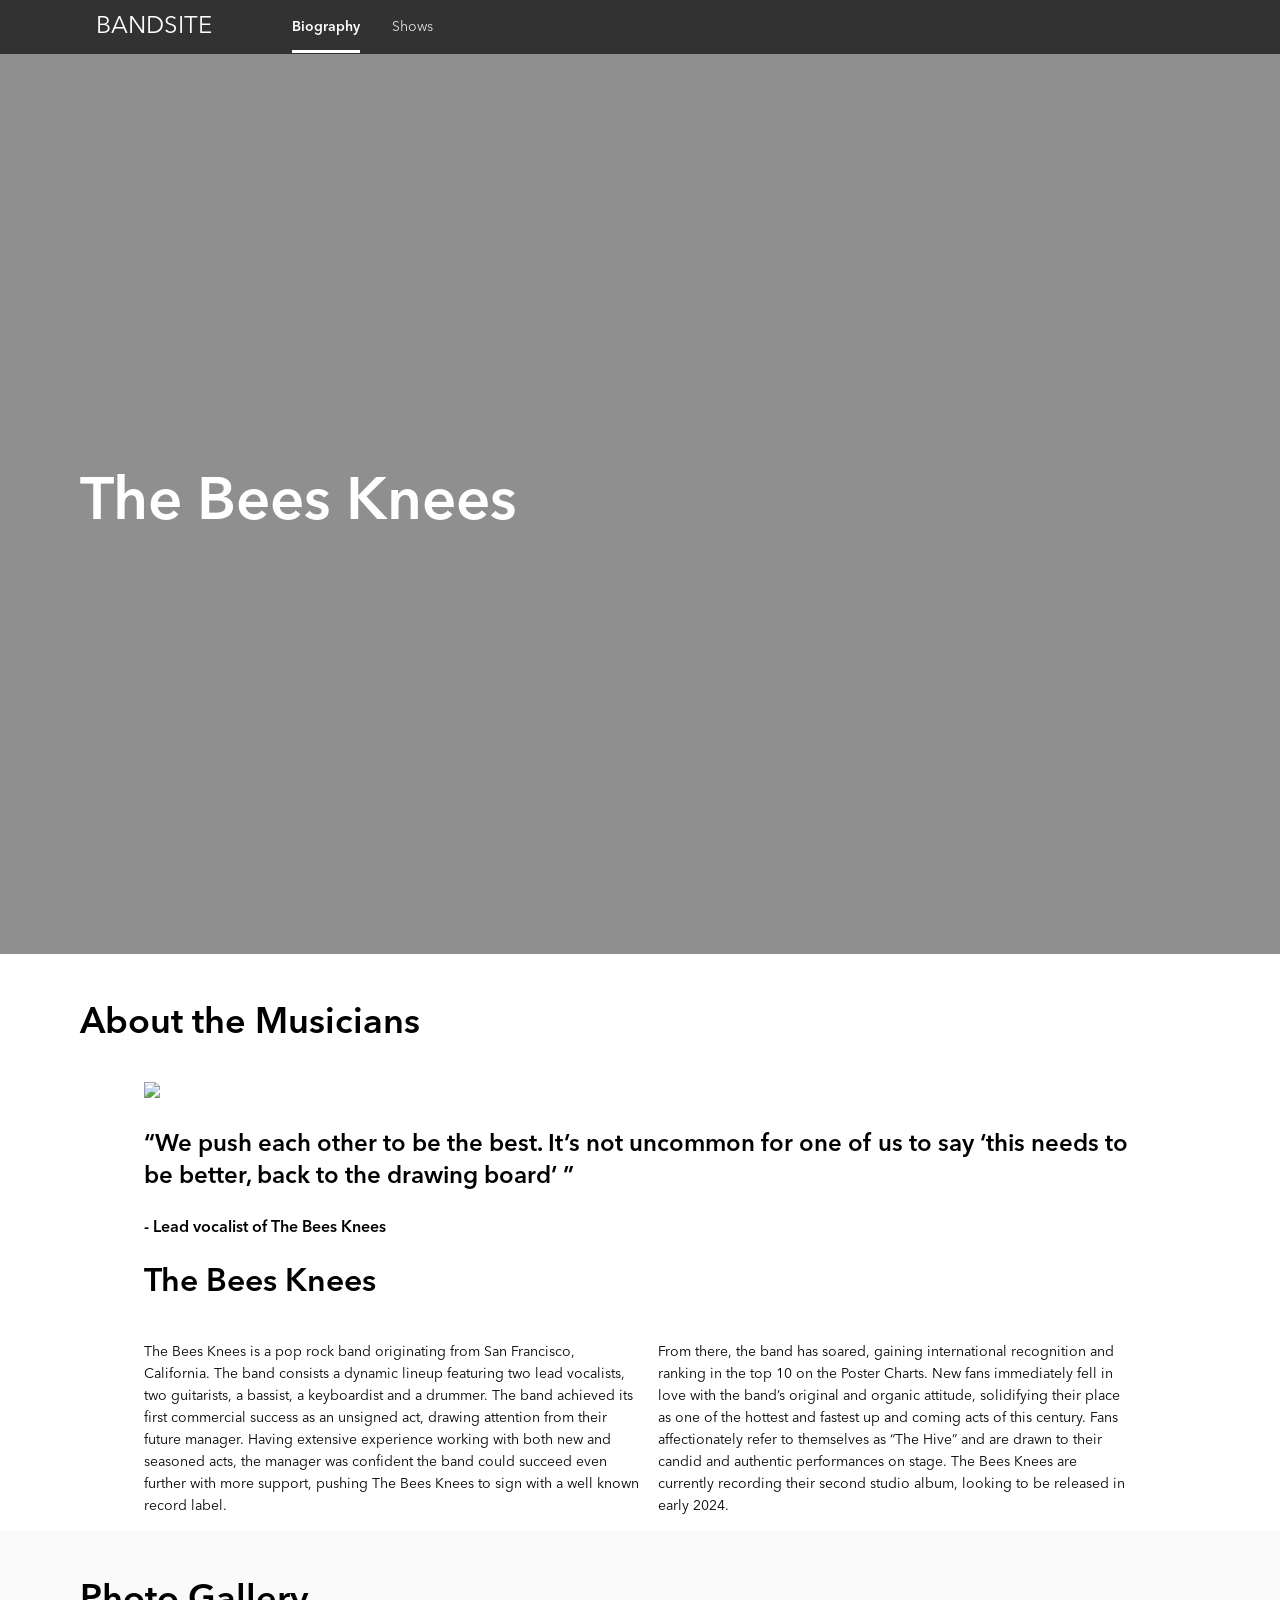
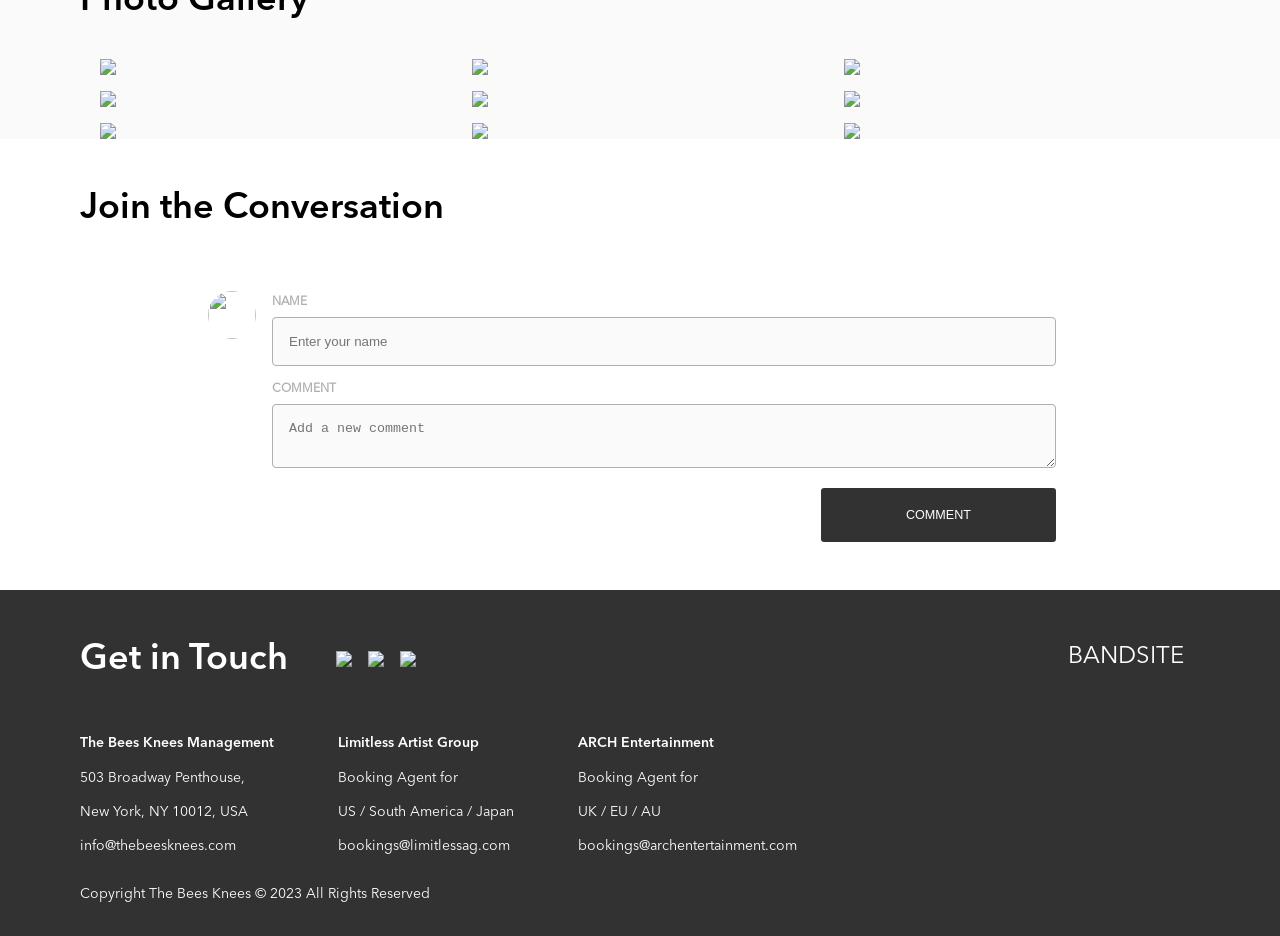
==== commit 7290e97e: "add sprint-3 BandSiteApi connection and update bandsite pages with api responses and requests" ====
--- a/index.html
+++ b/index.html
@@ -6,7 +6,8 @@
     <meta name="viewport" content="width=device-width, initial-scale=1.0">
     <title>Document</title>
     <link rel="stylesheet" href="/styles/bio.css">
-    <script src="./scripts/index-page.js" defer></script>
+    <script src="https://unpkg.com/axios/dist/axios.min.js"></script>
+    <script type ="module" src="./scripts/index-page.js"></script>
 
 </head>
 
@@ -21,8 +22,6 @@
 
     <section class="hero container">
         <h1 class="hero__header"> The Bees Knees </h1>
-        <!-- <img src="./assets/images/hero-bio.jpg" class="hero__image"> -->
-
     </section>
 
     <main class="about container">
@@ -77,7 +76,6 @@
 
     <section class="commentFlow container">
         <h2>Join the Conversation</h2>
-
         <div class="commentFlow__addCommentWrapper">
             <img src="./assets/images/Mohan-muruge.jpg" class="commentFlow__Img">
             <form class="commentFlow__addComment">
@@ -94,51 +92,6 @@
 
         <ul class="commentFlow__commentList" id="comments">
 
-            <div class="commentFlow__commentCardWrapper">
-                <div class="commentFlow__Img commentFlow__Img--anonym"></div>
-                <li class="commentFlow__commentCard">
-                    <div class="commentFlow__commentedNameTimeWrapper">
-                        <p class="commentFlow__commentedName">Victor Pinto</p>
-                        <p class="commentFlow__commentedTime">11/02/2023</p>
-                    </div>
-                    <p class="commentFlow__commentedContent">This is art. This is inexplicable magic expressed in the purest way, everything that makes up
-                        this
-                        majestic work deserves reverence. Let us appreciate this for what it is and what it contains.
-                    </p>
-                </li>
-            </div>
-    
-            <div class="commentFlow__commentCardWrapper">
-                <div class="commentFlow__Img commentFlow__Img--anonym"></div>
-                <li class="commentFlow__commentCard">
-                    <div class="commentFlow__commentedNameTimeWrapper">
-                        <p class="commentFlow__commentedName">Christina Cabrera</p>
-                        <p class="commentFlow__commentedTime">10/28/2023</p>
-                    </div>
-                    <p class="commentFlow__commentedContent">I feel blessed to have seen them in person. What a show! They were just perfection. 
-                     If there was one day of my life I could relive, this would be it. What an incredible day.
-                     Let us appreciate this for what it is and what it contains.
-                    </p>
-                </li>
-
-            </div>
-
-            <div class="commentFlow__commentCardWrapper">
-                <div class="commentFlow__Img commentFlow__Img--anonym"></div>
-                <li class="commentFlow__commentCard">
-                    <div class="commentFlow__commentedNameTimeWrapper">
-                        <p class="commentFlow__commentedName">Isaac Tadesse</p>
-                        <p class="commentFlow__commentedTime">10/20/2023</p>
-                    </div>
-                    <p class="commentFlow__commentedContent">
-                        I can't stop listening. Every time I hear one of their songs - the vocals - it gives me goosebumps. Shivers straight down my spine. 
-                        What a beautiful expression of creativity. 
-                        Can't get enough. Let us appreciate this for what it is and what it contains.
-
-                    </p>
-
-                </li>
-            </div>
 
         </ul>
 
--- a/styles/bio.css
+++ b/styles/bio.css
@@ -307,7 +307,7 @@
 }
 .commentFlow__Img {
   align-self: start;
-  margin-top: 1rem;
+  margin-top: 1.5rem;
   border-radius: 50%;
   width: 2rem;
   height: 2rem;
@@ -325,7 +325,7 @@
   display: flex;
   flex-direction: column;
   gap: 0.25rem;
-  padding: 0rem 1rem;
+  padding: 1rem 1rem;
   width: 100%;
 }
 .commentFlow__commentSubmitButton {
@@ -353,6 +353,13 @@
   width: 100%;
   background-color: #FAFAFA;
 }
+.commentFlow__textFields--error {
+  border: 1px solid #D22D2D;
+}
+.commentFlow__textFields:focus {
+  outline: none;
+  border: 1px solid #323232;
+}
 @media screen and (min-width: 768px) {
   .commentFlow__textFields {
     min-height: 3rem;
@@ -393,7 +400,7 @@
 }
 .commentFlow__commentCardWrapper {
   display: flex;
-  border-bottom: 1px solid #E1E1E1;
+  border-top: 1px solid #E1E1E1;
 }
 .commentFlow__commentedNameTimeWrapper {
   display: flex;
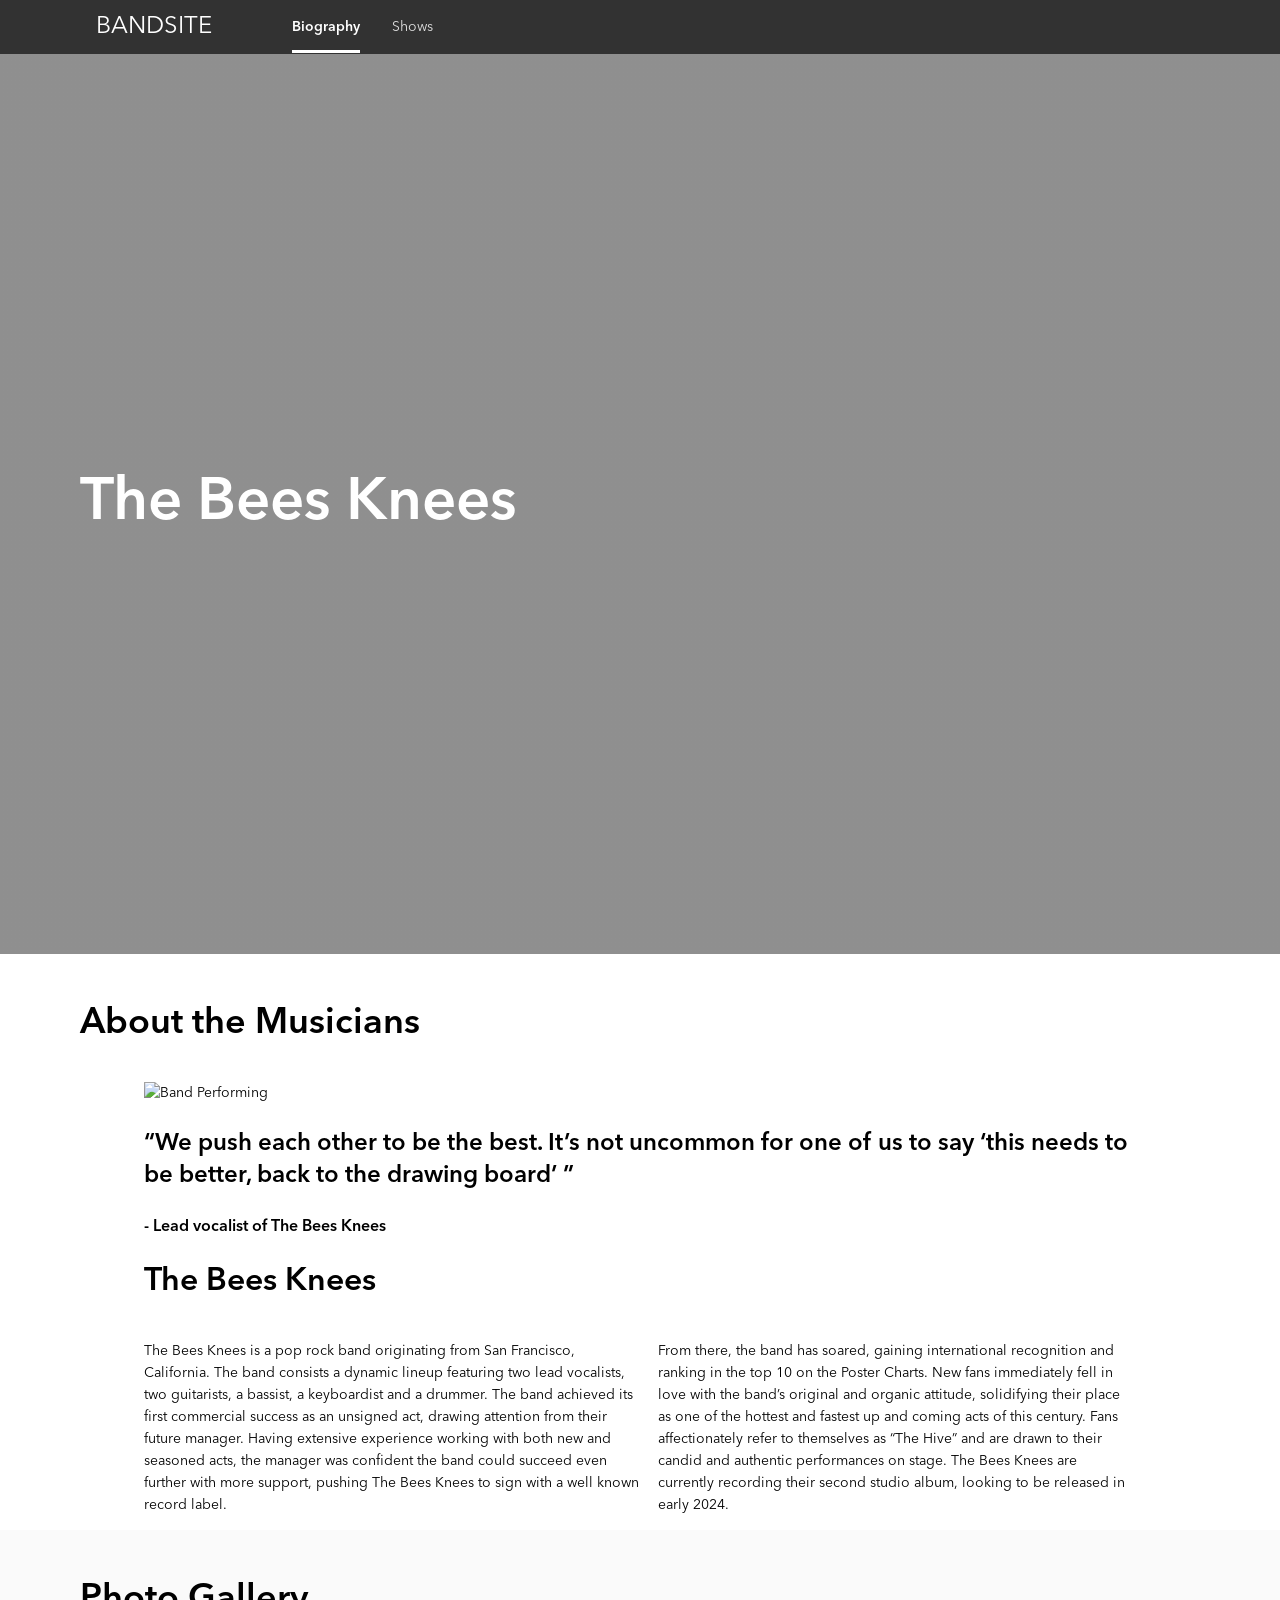
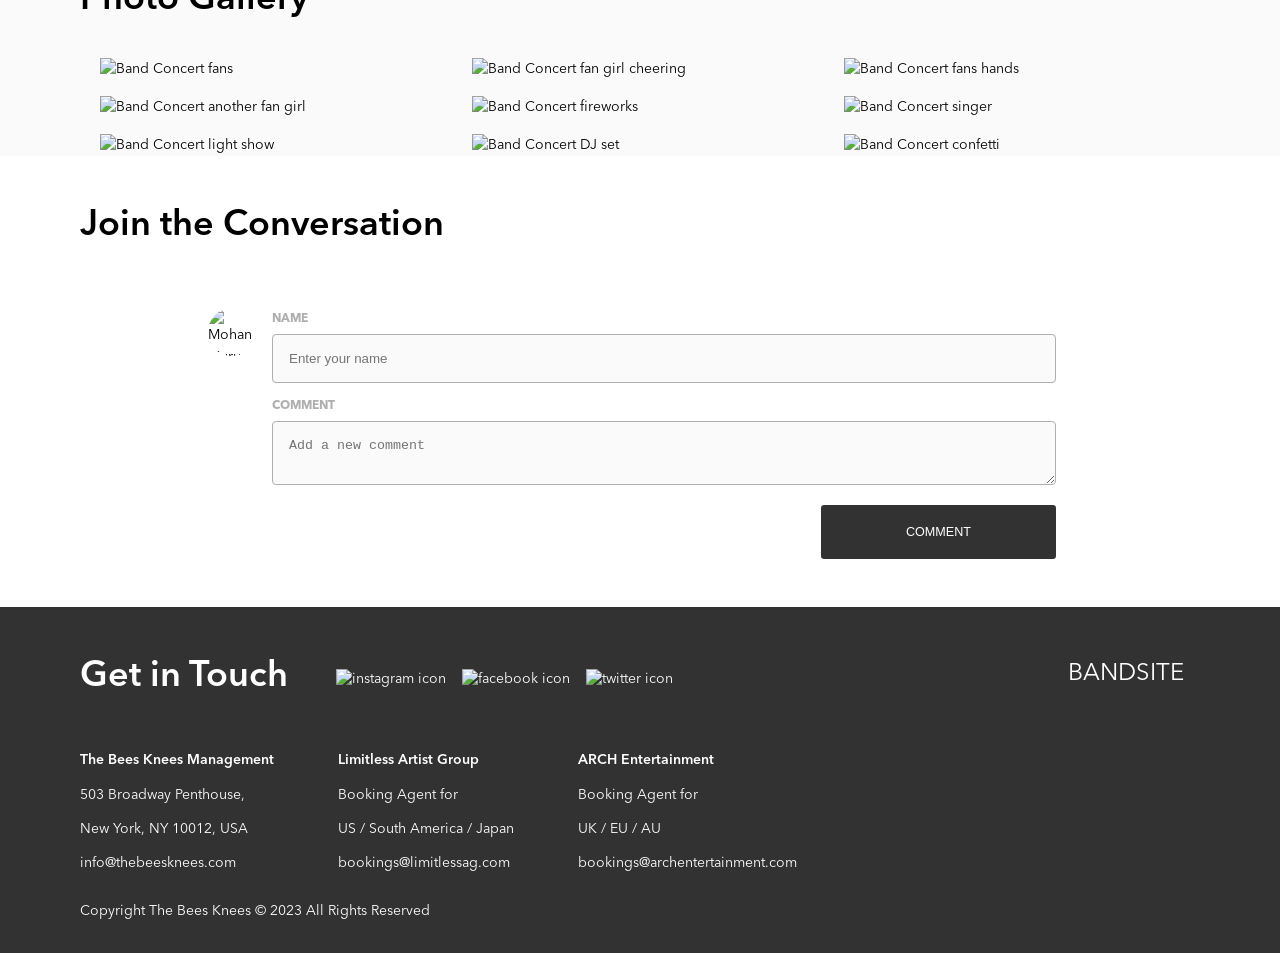
==== commit 6a00e97b: "update sprint-3 and sprint1-2 feedbacks regarding image alts, document title names, code formatting," ====
--- a/index.html
+++ b/index.html
@@ -1,137 +1,195 @@
 <!DOCTYPE html>
 <html lang="en">
+  <head>
+    <meta charset="UTF-8" />
+    <meta name="viewport" content="width=device-width, initial-scale=1.0" />
+    <title>Bandsite Biography</title>
+    <link rel="stylesheet" href="/styles/bio.css" />
+    <script src="https://unpkg.com/axios/dist/axios.min.js"></script>
+    <script type="module" src="./scripts/index-page.js"></script>
+  </head>
 
-<head>
-    <meta charset="UTF-8">
-    <meta name="viewport" content="width=device-width, initial-scale=1.0">
-    <title>Document</title>
-    <link rel="stylesheet" href="/styles/bio.css">
-    <script src="https://unpkg.com/axios/dist/axios.min.js"></script>
-    <script type ="module" src="./scripts/index-page.js"></script>
-
-</head>
-
-<body class="home">
+  <body class="home">
     <nav class="navbar container">
-        <a href="./index.html" class="navbar__title">BANDSITE</a>
-        <ul class="navbar__panel">
-            <li><a href="./index.html" class="navbar__link navbar__link--active">Biography</a></li>
-            <li><a href="./pages/shows.html" class="navbar__link">Shows</a></li>
-        </ul>
+      <a href="./index.html" class="navbar__title">BANDSITE</a>
+      <ul class="navbar__panel">
+        <li>
+          <a href="./index.html" class="navbar__link navbar__link--active"
+            >Biography</a
+          >
+        </li>
+        <li><a href="./pages/shows.html" class="navbar__link">Shows</a></li>
+      </ul>
     </nav>
 
     <section class="hero container">
-        <h1 class="hero__header"> The Bees Knees </h1>
+      <h1 class="hero__header">The Bees Knees</h1>
     </section>
 
     <main class="about container">
-        <h2>About the Musicians</h2>
-        <div class="about__wrapper">
-            <img src="./assets/images/band.jpg" class="about__image">
-            <p class="about__quote">“We push each other to be the best. It’s not uncommon for one of us to say ‘this
-                needs to be better, back
-                to the drawing board’ ”</p>
-            <p class="about__quoteRef">- Lead vocalist of The Bees Knees</p>
-            <h3>The Bees Knees</h3>
-            <div class="about__content">
-                <p>The Bees Knees is a pop rock band originating from San Francisco, California. The band consists a
-                    dynamic
-                    lineup featuring two lead vocalists, two guitarists, a bassist, a keyboardist and a drummer. The
-                    band
-                    achieved its first commercial success as an unsigned act, drawing attention from their future
-                    manager.
-                    Having extensive experience working with both new and seasoned acts, the manager was confident the
-                    band
-                    could succeed even further with more support, pushing The Bees Knees to sign with a well known
-                    record
-                    label.</p>
-                <p>
-                    From there, the band has soared, gaining international recognition and ranking in the top 10 on the
-                    Poster
-                    Charts. New fans immediately fell in love with the band’s original and organic attitude, solidifying
-                    their
-                    place as one of the hottest and fastest up and coming acts of this century. Fans affectionately
-                    refer to
-                    themselves as “The Hive” and are drawn to their candid and authentic performances on stage. The Bees
-                    Knees
-                    are currently recording their second studio album, looking to be released in early 2024.</p>
-            </div>
+      <h2>About the Musicians</h2>
+      <div class="about__wrapper">
+        <img
+          src="./assets/images/band.jpg"
+          alt="Band Performing"
+          class="about__image"
+        />
+        <p class="about__quote">
+          “We push each other to be the best. It’s not uncommon for one of us to
+          say ‘this needs to be better, back to the drawing board’ ”
+        </p>
+        <p class="about__quoteRef">- Lead vocalist of The Bees Knees</p>
+        <h3>The Bees Knees</h3>
+        <div class="about__content">
+          <p>
+            The Bees Knees is a pop rock band originating from San Francisco,
+            California. The band consists a dynamic lineup featuring two lead
+            vocalists, two guitarists, a bassist, a keyboardist and a drummer.
+            The band achieved its first commercial success as an unsigned act,
+            drawing attention from their future manager. Having extensive
+            experience working with both new and seasoned acts, the manager was
+            confident the band could succeed even further with more support,
+            pushing The Bees Knees to sign with a well known record label.
+          </p>
+          <p>
+            From there, the band has soared, gaining international recognition
+            and ranking in the top 10 on the Poster Charts. New fans immediately
+            fell in love with the band’s original and organic attitude,
+            solidifying their place as one of the hottest and fastest up and
+            coming acts of this century. Fans affectionately refer to themselves
+            as “The Hive” and are drawn to their candid and authentic
+            performances on stage. The Bees Knees are currently recording their
+            second studio album, looking to be released in early 2024.
+          </p>
         </div>
+      </div>
     </main>
 
     <section class="photogallery container">
-        <h2>Photo Gallery</h2>
-        <div class="photogallery__panel">
-            <img src="./assets/images/Photo-gallery-1.jpg" class="photogallery__image">
-            <img src="./assets/images/Photo-gallery-2.jpg" class="photogallery__image">
-            <img src="./assets/images/Photo-gallery-3.jpg" class="photogallery__image">
-            <img src="./assets/images/Photo-gallery-4.jpg" class="photogallery__image">
-            <img src="./assets/images/Photo-gallery-5.jpg" class="photogallery__image">
-            <img src="./assets/images/Photo-gallery-6.jpg" class="photogallery__image">
-            <img src="./assets/images/Photo-gallery-7.jpg" class="photogallery__image">
-            <img src="./assets/images/Photo-gallery-8.jpg" class="photogallery__image">
-            <img src="./assets/images/Photo-gallery-9.jpg" class="photogallery__image">
-        </div>
+      <h2>Photo Gallery</h2>
+      <div class="photogallery__panel">
+        <img
+          src="./assets/images/Photo-gallery-1.jpg"
+          alt="Band Concert fans"
+          class="photogallery__image"
+        />
+        <img
+          src="./assets/images/Photo-gallery-2.jpg"
+          alt="Band Concert fan girl cheering"
+          class="photogallery__image"
+        />
+        <img
+          src="./assets/images/Photo-gallery-3.jpg"
+          alt="Band Concert fans hands"
+          class="photogallery__image"
+        />
+        <img
+          src="./assets/images/Photo-gallery-4.jpg"
+          alt="Band Concert another fan girl"
+          class="photogallery__image"
+        />
+        <img
+          src="./assets/images/Photo-gallery-5.jpg"
+          alt="Band Concert fireworks"
+          class="photogallery__image"
+        />
+        <img
+          src="./assets/images/Photo-gallery-6.jpg"
+          alt="Band Concert singer"
+          class="photogallery__image"
+        />
+        <img
+          src="./assets/images/Photo-gallery-7.jpg"
+          alt="Band Concert light show"
+          class="photogallery__image"
+        />
+        <img
+          src="./assets/images/Photo-gallery-8.jpg"
+          alt="Band Concert DJ set"
+          class="photogallery__image"
+        />
+        <img
+          src="./assets/images/Photo-gallery-9.jpg"
+          alt="Band Concert confetti"
+          class="photogallery__image"
+        />
+      </div>
     </section>
 
     <section class="commentFlow container">
-        <h2>Join the Conversation</h2>
-        <div class="commentFlow__addCommentWrapper">
-            <img src="./assets/images/Mohan-muruge.jpg" class="commentFlow__Img">
-            <form class="commentFlow__addComment">
-                <label for="commentName" class="commentFlow__label">NAME</label>
-                <input type="text" name="commentName" id="commentName" class="commentFlow__textFields" placeholder="Enter your name" />
-
-                <label for="commentContent" class="commentFlow__label">COMMENT</label>
-                <textarea type="text" name="commentContent" id="commentContent"
-                    placeholder="Add a new comment" class="commentFlow__textFields"></textarea>
-                <button class="commentFlow__commentSubmitButton">COMMENT</button>
-
-            </form>
-        </div>
-
-        <ul class="commentFlow__commentList" id="comments">
-
-
-        </ul>
-
+      <h2>Join the Conversation</h2>
+      <div class="commentFlow__addCommentWrapper">
+        <img
+          src="./assets/images/Mohan-muruge.jpg"
+          class="commentFlow__Img"
+          alt="Mohan Muruge"
+        />
+        <form class="commentFlow__addComment">
+          <label for="commentName" class="commentFlow__label">NAME</label>
+          <input
+            type="text"
+            name="commentName"
+            id="commentName"
+            class="commentFlow__textFields"
+            placeholder="Enter your name"
+          />
+          <label for="commentContent" class="commentFlow__label">COMMENT</label>
+          <textarea
+            type="text"
+            name="commentContent"
+            id="commentContent"
+            placeholder="Add a new comment"
+            class="commentFlow__textFields"
+          ></textarea>
+          <button class="commentFlow__commentSubmitButton">COMMENT</button>
+        </form>
+      </div>
+      <ul class="commentFlow__commentList" id="comments"></ul>
     </section>
 
     <footer class="footer container">
-        <div class="footer__wrapper">
-            <h2>Get in Touch</h2>
-            <div class="footer__socialMediaIcons">
-                <a><img src="./assets/icons/SVG/Icon-instagram.svg"></a>
-                <a><img src="./assets/icons/SVG/Icon-facebook.svg"></a>
-                <a><img src="./assets/icons/SVG/Icon-twitter.svg"></a>
-            </div>
+      <div class="footer__wrapper">
+        <h2>Get in Touch</h2>
+        <div class="footer__socialMediaIcons">
+          <a
+            ><img
+              src="./assets/icons/SVG/Icon-instagram.svg"
+              alt="instagram icon"
+          /></a>
+          <a
+            ><img
+              src="./assets/icons/SVG/Icon-facebook.svg"
+              alt="facebook icon"
+          /></a>
+          <a
+            ><img src="./assets/icons/SVG/Icon-twitter.svg" alt="twitter icon"
+          /></a>
         </div>
-        <div class="footer__contact">
-            <div>
-                <h3 class="footer__subtitle">The Bees Knees Management</h3>
-                <p class="footer__parag">503 Broadway Penthouse,</p>
-                <p class="footer__parag">New York, NY 10012, USA</p>
-                <p class="footer__parag">info@thebeesknees.com</p>
-            </div>
-            <div>
-                <h3 class="footer__subtitle">Limitless Artist Group</h3>
-                <p class="footer__parag">Booking Agent for</p>
-                <p class="footer__parag">US / South America / Japan</p>
-                <p class="footer__parag">bookings@limitlessag.com</p>
-            </div>
-            <div>
-                <h3 class="footer__subtitle">ARCH Entertainment</h3>
-                <p class="footer__parag">Booking Agent for</p>
-                <p class="footer__parag">UK / EU / AU</p>
-                <p class="footer__parag">bookings@archentertainment.com</p>
-            </div>
+      </div>
+      <div class="footer__contact">
+        <div>
+          <h3 class="footer__subtitle">The Bees Knees Management</h3>
+          <p class="footer__parag">503 Broadway Penthouse,</p>
+          <p class="footer__parag">New York, NY 10012, USA</p>
+          <p class="footer__parag">info@thebeesknees.com</p>
         </div>
-
-        <p class="footer__brandname"> BANDSITE </p>
-        <p class="footer__copyright">Copyright The Bees Knees © 2023 All Rights Reserved</p>
-
+        <div>
+          <h3 class="footer__subtitle">Limitless Artist Group</h3>
+          <p class="footer__parag">Booking Agent for</p>
+          <p class="footer__parag">US / South America / Japan</p>
+          <p class="footer__parag">bookings@limitlessag.com</p>
+        </div>
+        <div>
+          <h3 class="footer__subtitle">ARCH Entertainment</h3>
+          <p class="footer__parag">Booking Agent for</p>
+          <p class="footer__parag">UK / EU / AU</p>
+          <p class="footer__parag">bookings@archentertainment.com</p>
+        </div>
+      </div>
+      <p class="footer__brandname">BANDSITE</p>
+      <p class="footer__copyright">
+        Copyright The Bees Knees © 2023 All Rights Reserved
+      </p>
     </footer>
-
-</body>
-
-</html>+  </body>
+</html>
--- a/styles/bio.css
+++ b/styles/bio.css
@@ -1,22 +1,22 @@
 @font-face {
-  font-family: "AvenirRegular";
+  font-family: "Avenir";
   font-weight: 400;
   src: url(../assets/fonts/AvenirNextLTPro-Regular.otf);
 }
 @font-face {
-  font-family: "AvenirBold";
+  font-family: "Avenir";
   font-weight: 700;
   src: url(../assets/fonts/AvenirNextLTPro-Bold.otf);
 }
 @font-face {
-  font-family: "AvenirDemi";
+  font-family: "Avenir";
   font-weight: 600;
   src: url(../assets/fonts/AvenirNextLTPro-Demi.otf);
 }
 html {
   box-sizing: border-box;
   margin: 0;
-  font-family: "AvenirRegular";
+  font-family: "Avenir", "Serif", "Sans-serif";
 }
 
 *,
@@ -49,7 +49,7 @@
 }
 
 h1 {
-  font-family: "AvenirDemi";
+  font-weight: 600;
   font-size: 1.5rem;
   line-height: 2rem;
 }
@@ -61,7 +61,7 @@
 }
 
 h2 {
-  font-family: "AvenirDemi";
+  font-weight: 600;
   font-size: 1.5rem;
   line-height: 2rem;
   margin: 0;
@@ -76,7 +76,7 @@
 }
 
 h3 {
-  font-family: "AvenirDemi";
+  font-weight: 600;
   font-size: 0.875rem;
   line-height: 1.375rem;
 }
@@ -124,7 +124,7 @@
   }
 }
 .navbar__title {
-  color: #FFFFFF;
+  color: #ffffff;
   font-size: 1.5rem;
   padding: 1rem;
 }
@@ -149,24 +149,24 @@
   }
 }
 .navbar__link {
-  color: #E1E1E1;
+  color: #e1e1e1;
   text-decoration: none;
   padding: 1rem 0 1rem 0;
 }
 .navbar__link:hover {
-  color: #FFFFFF;
-  border-bottom: 3px solid #FFFFFF;
+  color: #ffffff;
+  border-bottom: 3px solid #ffffff;
 }
 .navbar__link--active {
-  color: #FFFFFF;
-  font-family: "AvenirDemi";
-  border-bottom: 3px solid #FFFFFF;
+  color: #ffffff;
+  font-weight: 600;
+  border-bottom: 3px solid #ffffff;
 }
 
 .footer {
   margin-top: 1rem;
   background-color: #323232;
-  color: #FFFFFF;
+  color: #ffffff;
   position: relative;
   width: 100%;
 }
@@ -176,7 +176,7 @@
   }
 }
 .footer__subtitle {
-  font-family: "AvenirDemi";
+  font-weight: 600;
   font-size: 0.8125rem;
   line-height: 1.125rem;
 }
@@ -241,7 +241,7 @@
   background-repeat: no-repeat;
 }
 .hero__header {
-  color: #FFFFFF;
+  color: #ffffff;
   max-height: 60%;
 }
 .hero__image {
@@ -255,12 +255,12 @@
   }
 }
 .about__quote {
-  font-family: "AvenirDemi";
+  font-weight: 600;
   font-size: 1.5rem;
   line-height: 2rem;
 }
 .about__quoteRef {
-  font-family: "AvenirDemi";
+  font-weight: 600;
   font-size: 1rem;
 }
 @media screen and (min-width: 768px) {
@@ -274,7 +274,7 @@
 }
 
 .photogallery {
-  background-color: #FAFAFA;
+  background-color: #fafafa;
 }
 .photogallery__panel {
   display: flex;
@@ -319,7 +319,7 @@
   }
 }
 .commentFlow__Img--anonym {
-  background-color: #AFAFAF;
+  background-color: #afafaf;
 }
 .commentFlow__addComment {
   display: flex;
@@ -335,7 +335,7 @@
   align-self: flex-end;
   justify-content: center;
   background-color: #323232;
-  color: #FFFFFF;
+  color: #ffffff;
   border-radius: 0.2rem;
   border: 0px;
   font-size: 90%;
@@ -348,13 +348,13 @@
 .commentFlow__textFields {
   min-height: 2.25rem;
   border-radius: 4px;
-  border: 1px solid #AFAFAF;
+  border: 1px solid #afafaf;
   padding: 0.75rem;
   width: 100%;
-  background-color: #FAFAFA;
+  background-color: #fafafa;
 }
 .commentFlow__textFields--error {
-  border: 1px solid #D22D2D;
+  border: 1px solid #d22d2d;
 }
 .commentFlow__textFields:focus {
   outline: none;
@@ -370,7 +370,7 @@
   padding-top: 0.5rem;
   font-size: 0.75rem;
   font-weight: bold;
-  color: #AFAFAF;
+  color: #afafaf;
 }
 .commentFlow__commentList {
   margin: 0 auto;
@@ -400,7 +400,7 @@
 }
 .commentFlow__commentCardWrapper {
   display: flex;
-  border-top: 1px solid #E1E1E1;
+  border-top: 1px solid #e1e1e1;
 }
 .commentFlow__commentedNameTimeWrapper {
   display: flex;
@@ -410,5 +410,5 @@
   font-weight: bold;
 }
 .commentFlow__commentedTime {
-  color: #AFAFAF;
+  color: #afafaf;
 }/*# sourceMappingURL=bio.css.map */
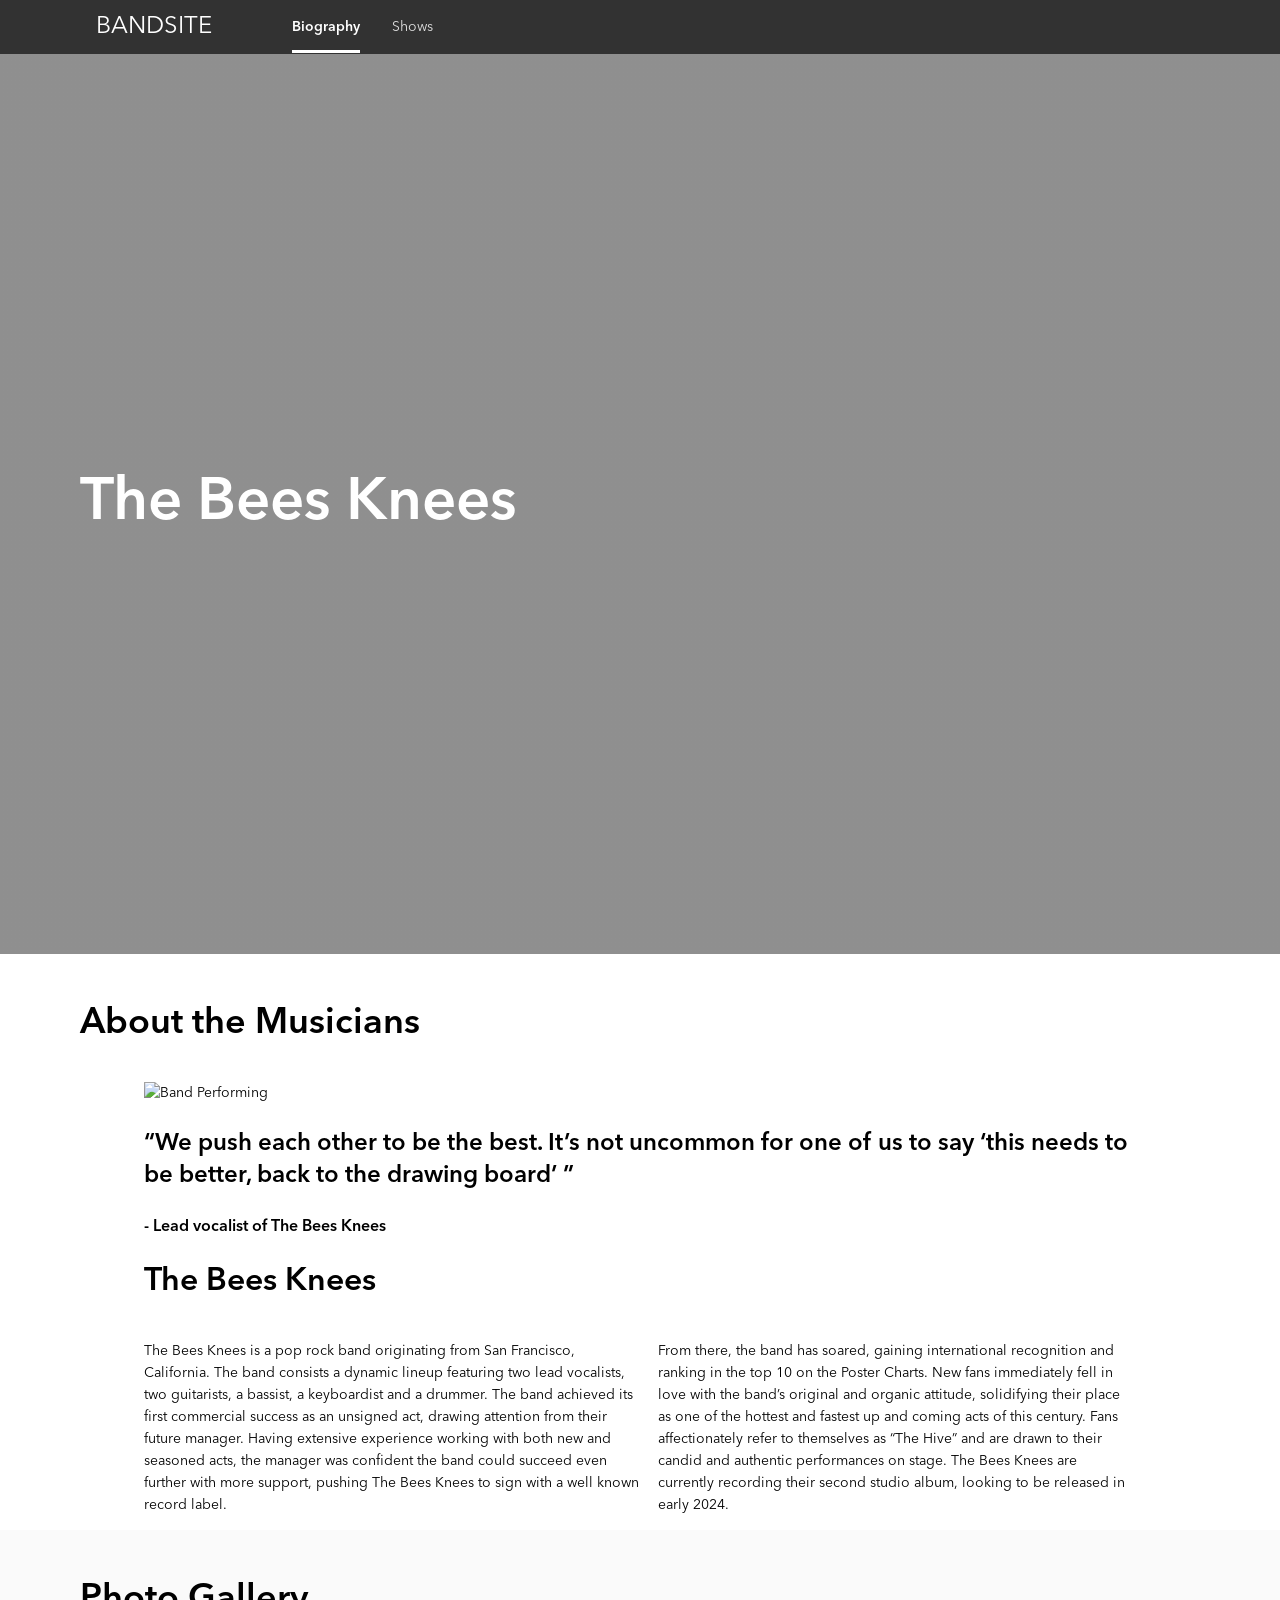
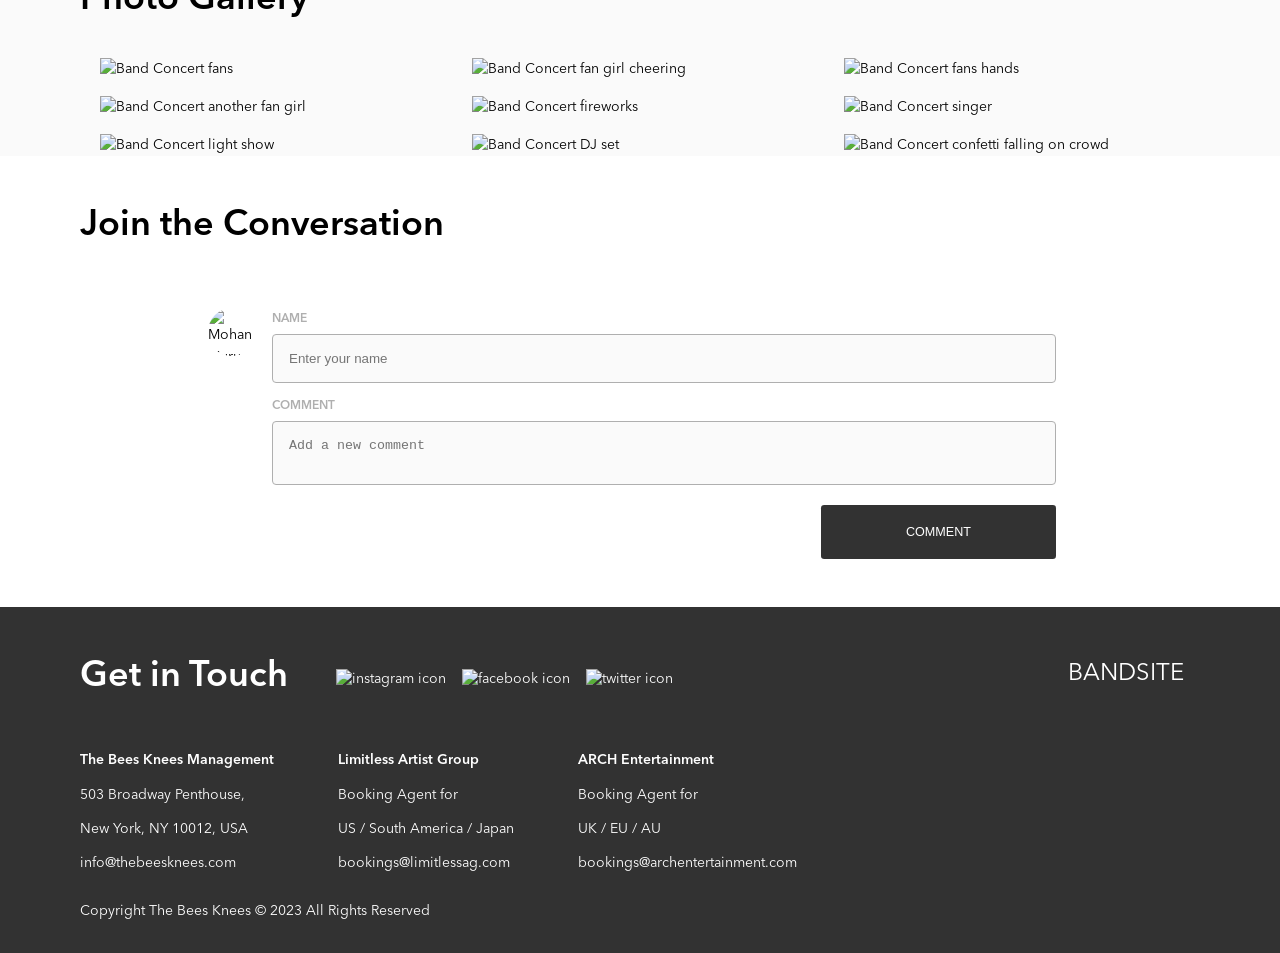
==== commit 6785368f: "update shows table for better alignment and add selected state for show items in shows page and disa" ====
--- a/index.html
+++ b/index.html
@@ -110,7 +110,7 @@
         />
         <img
           src="./assets/images/Photo-gallery-9.jpg"
-          alt="Band Concert confetti"
+          alt="Band Concert confetti falling on crowd"
           class="photogallery__image"
         />
       </div>
--- a/styles/bio.css
+++ b/styles/bio.css
@@ -366,10 +366,13 @@
     padding: 1rem;
   }
 }
+.commentFlow #commentContent {
+  resize: none;
+}
 .commentFlow__label {
   padding-top: 0.5rem;
   font-size: 0.75rem;
-  font-weight: bold;
+  font-weight: 600;
   color: #afafaf;
 }
 .commentFlow__commentList {
@@ -407,7 +410,7 @@
   justify-content: space-between;
 }
 .commentFlow__commentedName {
-  font-weight: bold;
+  font-weight: 600;
 }
 .commentFlow__commentedTime {
   color: #afafaf;
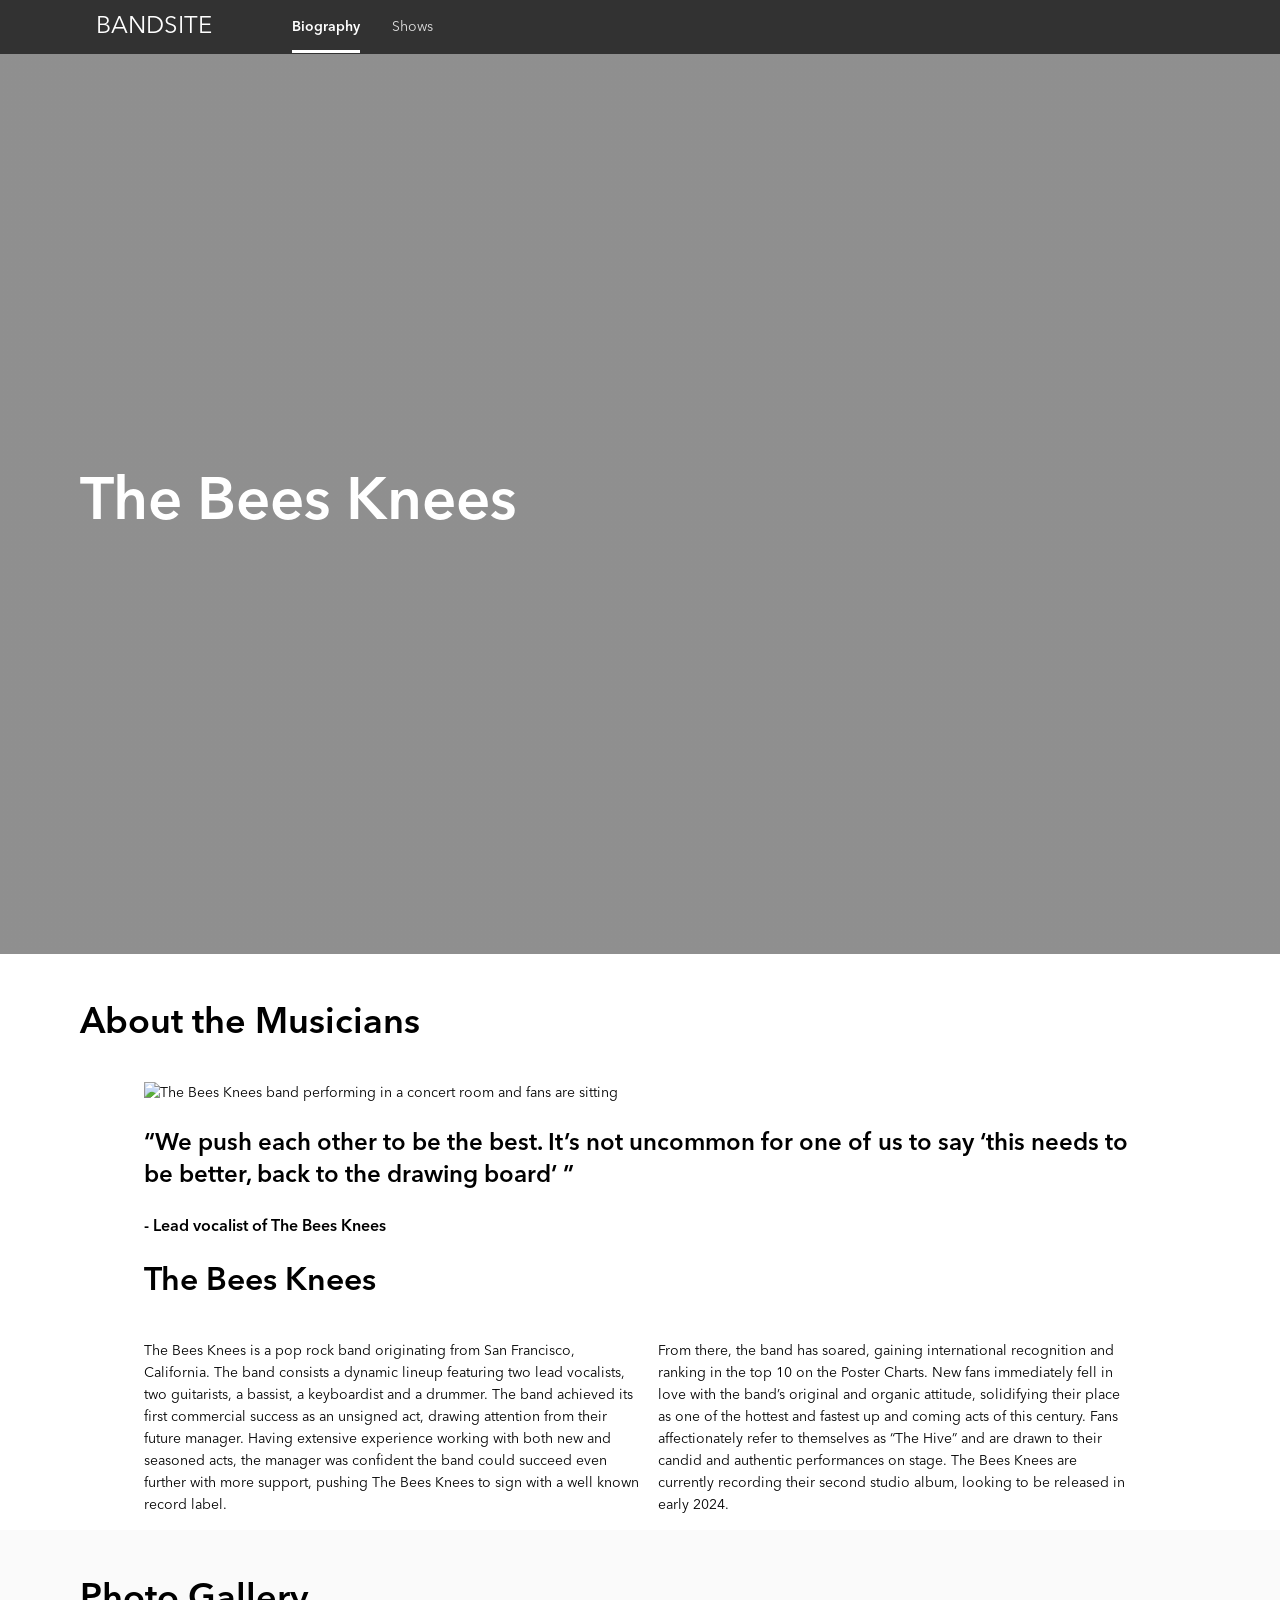
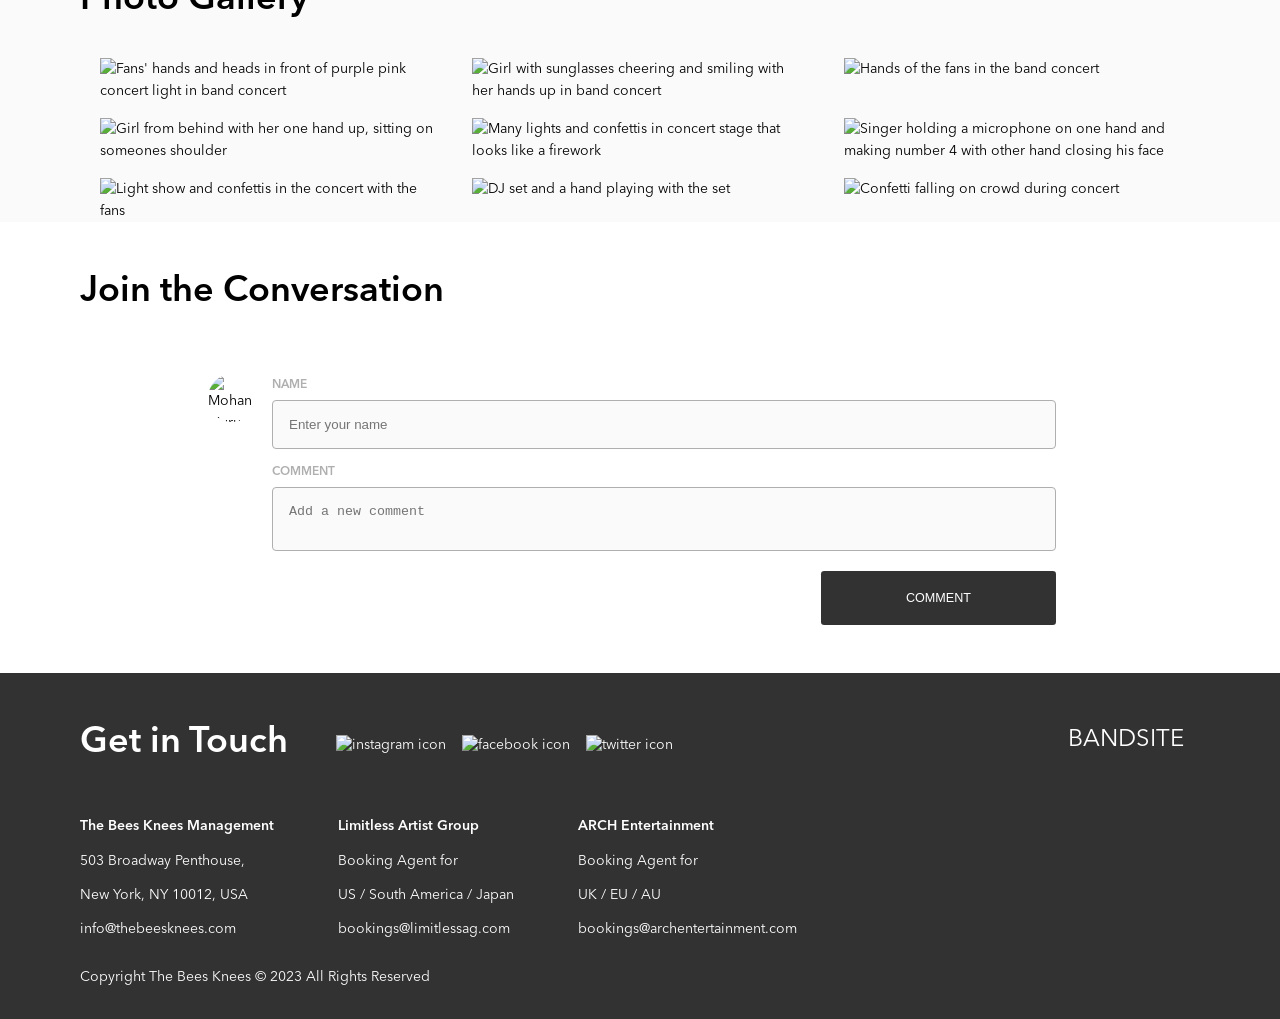
==== commit 7c47ac28: "update alt texts of images in a more descriptive way" ====
--- a/index.html
+++ b/index.html
@@ -3,7 +3,7 @@
   <head>
     <meta charset="UTF-8" />
     <meta name="viewport" content="width=device-width, initial-scale=1.0" />
-    <title>Bandsite Biography</title>
+    <title>Bandsite - Biography</title>
     <link rel="stylesheet" href="/styles/bio.css" />
     <script src="https://unpkg.com/axios/dist/axios.min.js"></script>
     <script type="module" src="./scripts/index-page.js"></script>
@@ -31,7 +31,7 @@
       <div class="about__wrapper">
         <img
           src="./assets/images/band.jpg"
-          alt="Band Performing"
+          alt="The Bees Knees band performing in a concert room and fans are sitting"
           class="about__image"
         />
         <p class="about__quote">
@@ -70,47 +70,47 @@
       <div class="photogallery__panel">
         <img
           src="./assets/images/Photo-gallery-1.jpg"
-          alt="Band Concert fans"
+          alt="Fans' hands and heads in front of purple pink concert light in band concert"
           class="photogallery__image"
         />
         <img
           src="./assets/images/Photo-gallery-2.jpg"
-          alt="Band Concert fan girl cheering"
+          alt="Girl with sunglasses cheering and smiling with her hands up in band concert "
           class="photogallery__image"
         />
         <img
           src="./assets/images/Photo-gallery-3.jpg"
-          alt="Band Concert fans hands"
+          alt="Hands of the fans in the band concert"
           class="photogallery__image"
         />
         <img
           src="./assets/images/Photo-gallery-4.jpg"
-          alt="Band Concert another fan girl"
+          alt="Girl from behind with her one hand up, sitting on someones shoulder"
           class="photogallery__image"
         />
         <img
           src="./assets/images/Photo-gallery-5.jpg"
-          alt="Band Concert fireworks"
+          alt="Many lights and confettis in concert stage that looks like a firework"
           class="photogallery__image"
         />
         <img
           src="./assets/images/Photo-gallery-6.jpg"
-          alt="Band Concert singer"
+          alt="Singer holding a microphone on one hand and making number 4 with other hand closing his face"
           class="photogallery__image"
         />
         <img
           src="./assets/images/Photo-gallery-7.jpg"
-          alt="Band Concert light show"
+          alt="Light show and confettis in the concert with the fans"
           class="photogallery__image"
         />
         <img
           src="./assets/images/Photo-gallery-8.jpg"
-          alt="Band Concert DJ set"
+          alt="DJ set and a hand playing with the set"
           class="photogallery__image"
         />
         <img
           src="./assets/images/Photo-gallery-9.jpg"
-          alt="Band Concert confetti falling on crowd"
+          alt="Confetti falling on crowd during concert"
           class="photogallery__image"
         />
       </div>
@@ -122,7 +122,7 @@
         <img
           src="./assets/images/Mohan-muruge.jpg"
           class="commentFlow__Img"
-          alt="Mohan Muruge"
+          alt="Mohan Muruge face image"
         />
         <form class="commentFlow__addComment">
           <label for="commentName" class="commentFlow__label">NAME</label>
